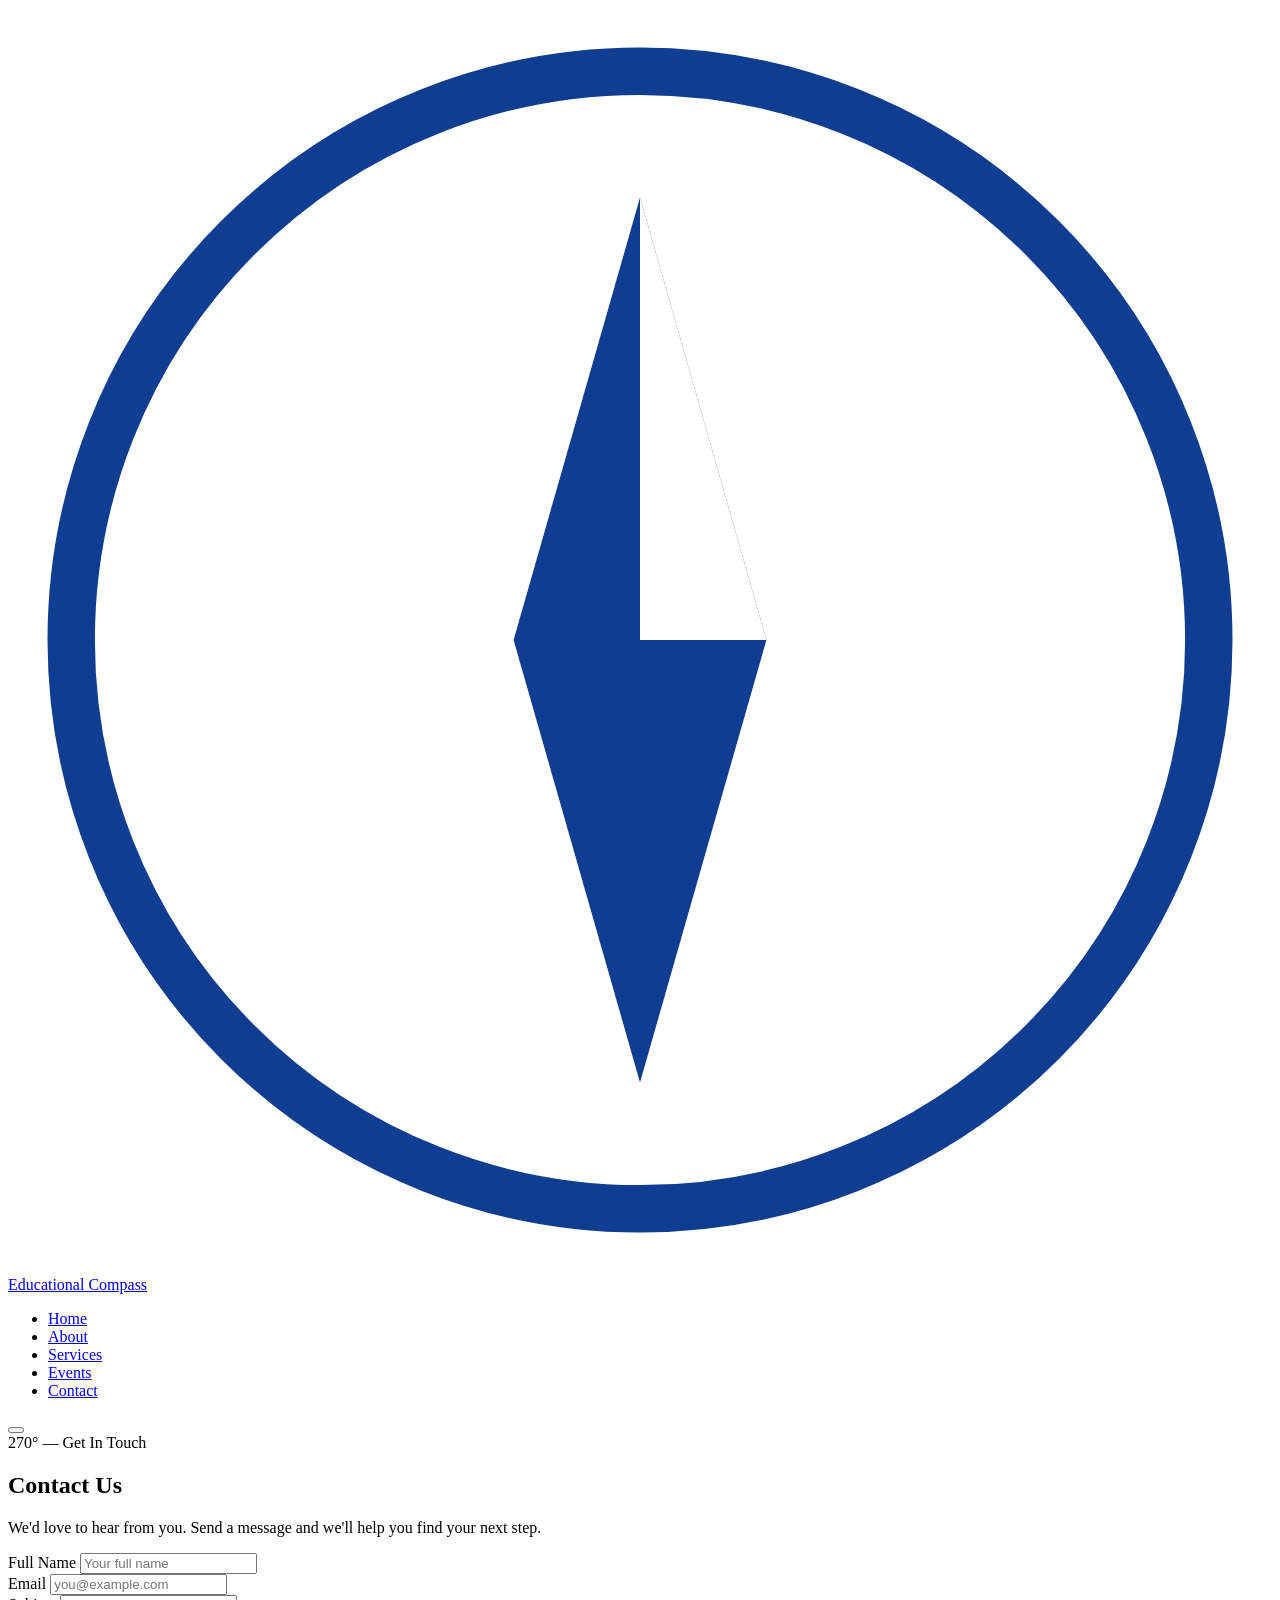
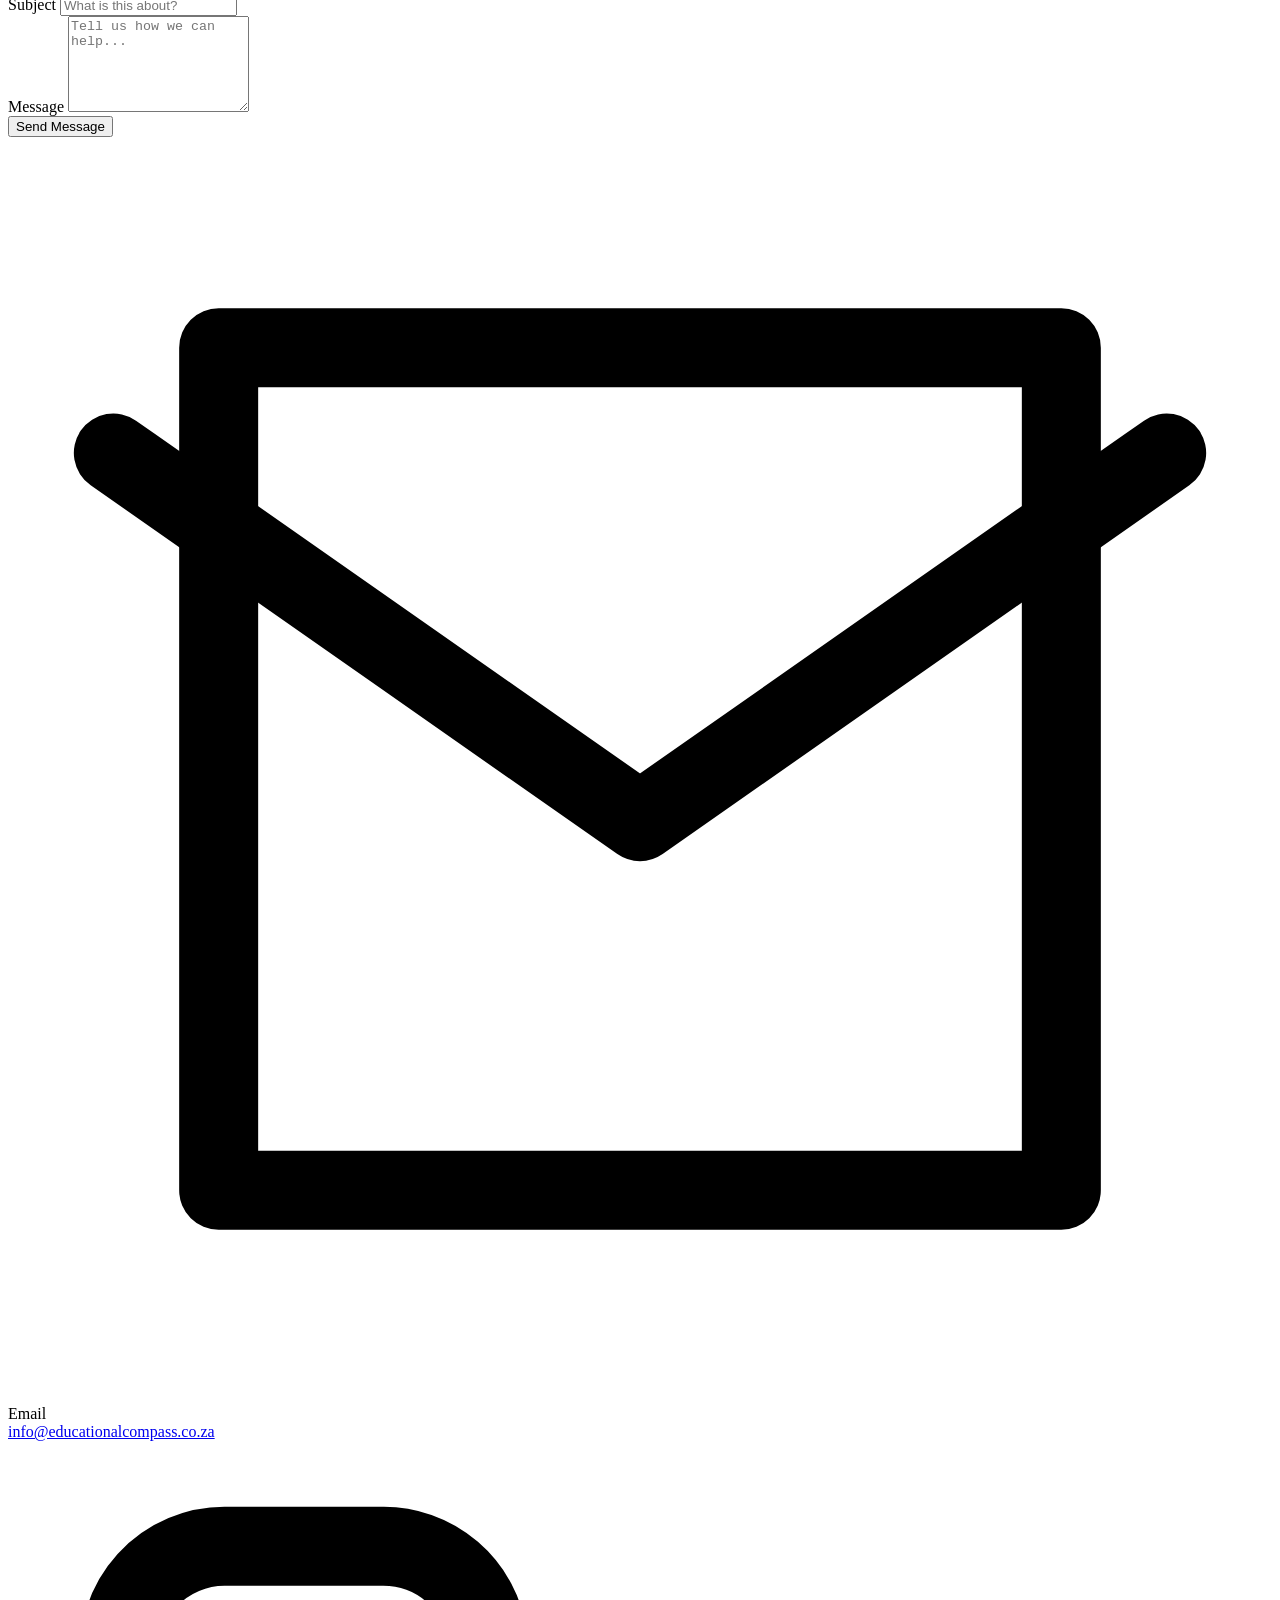
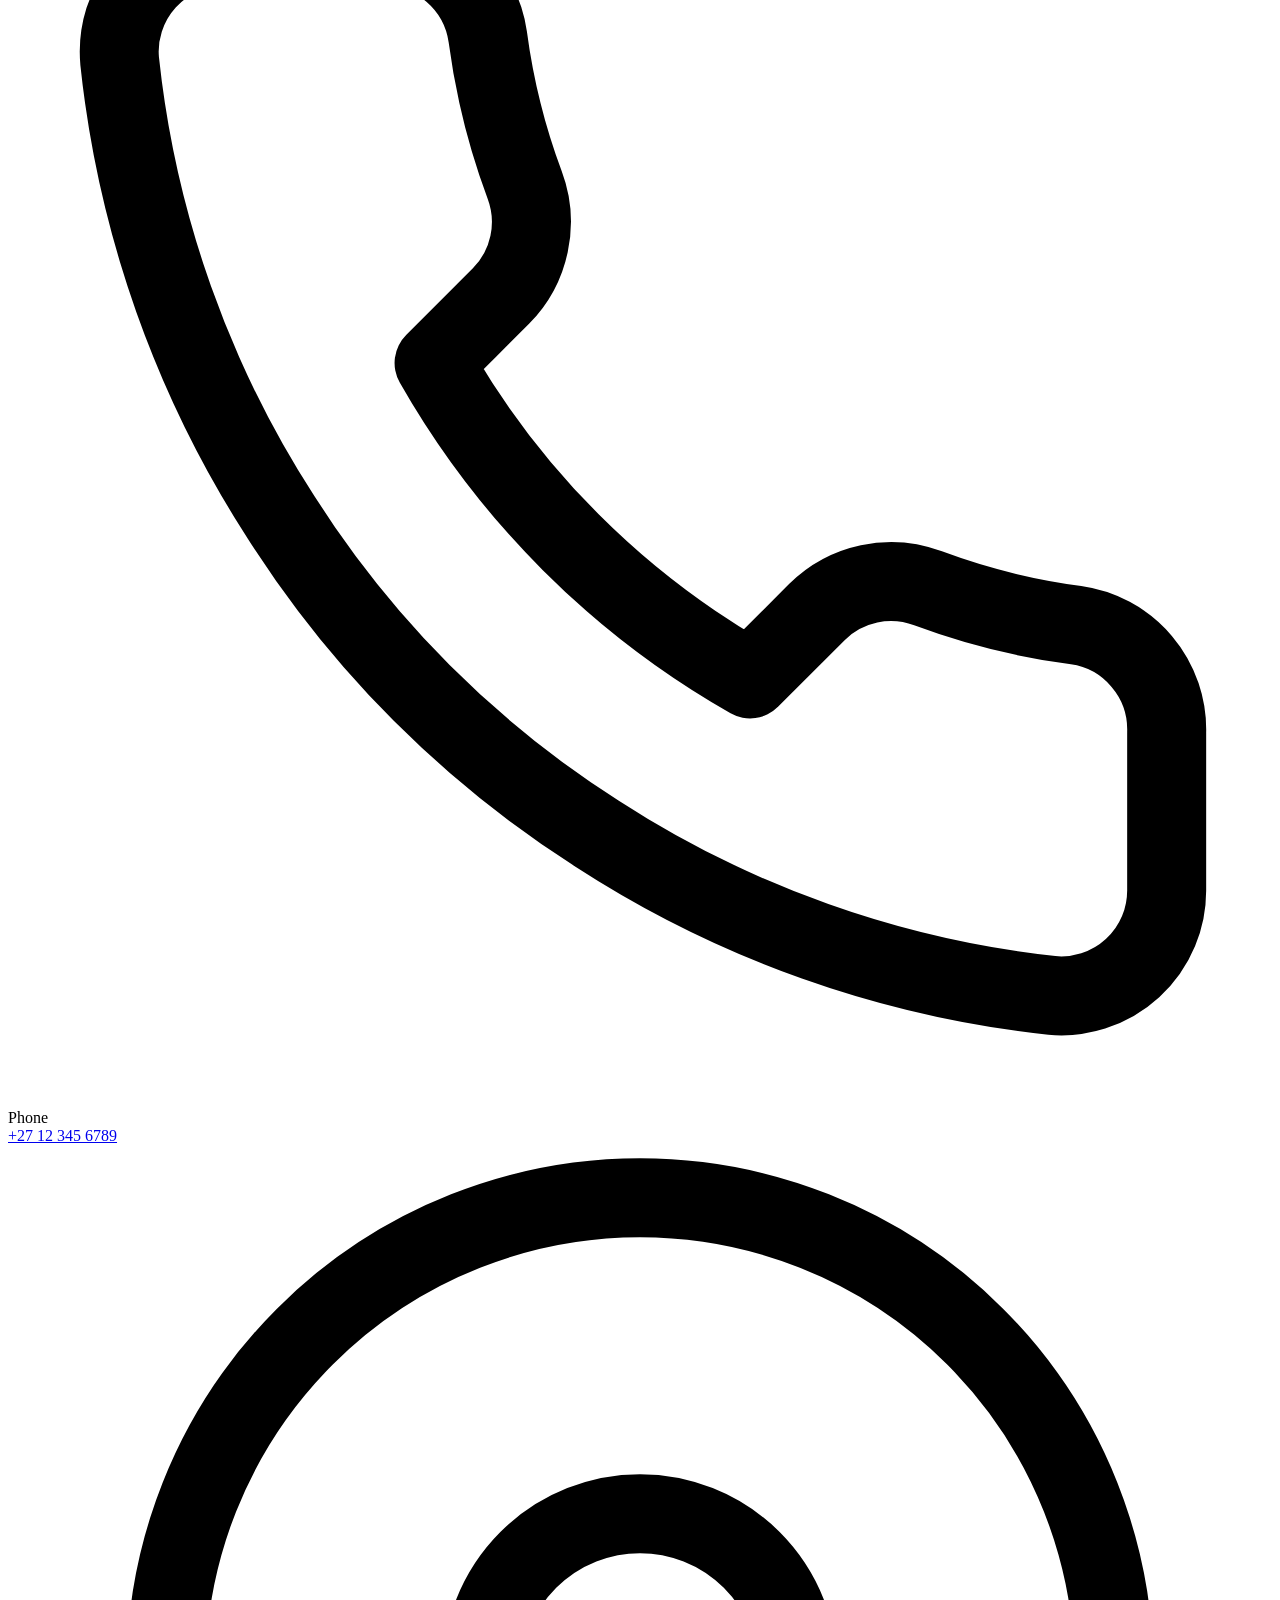
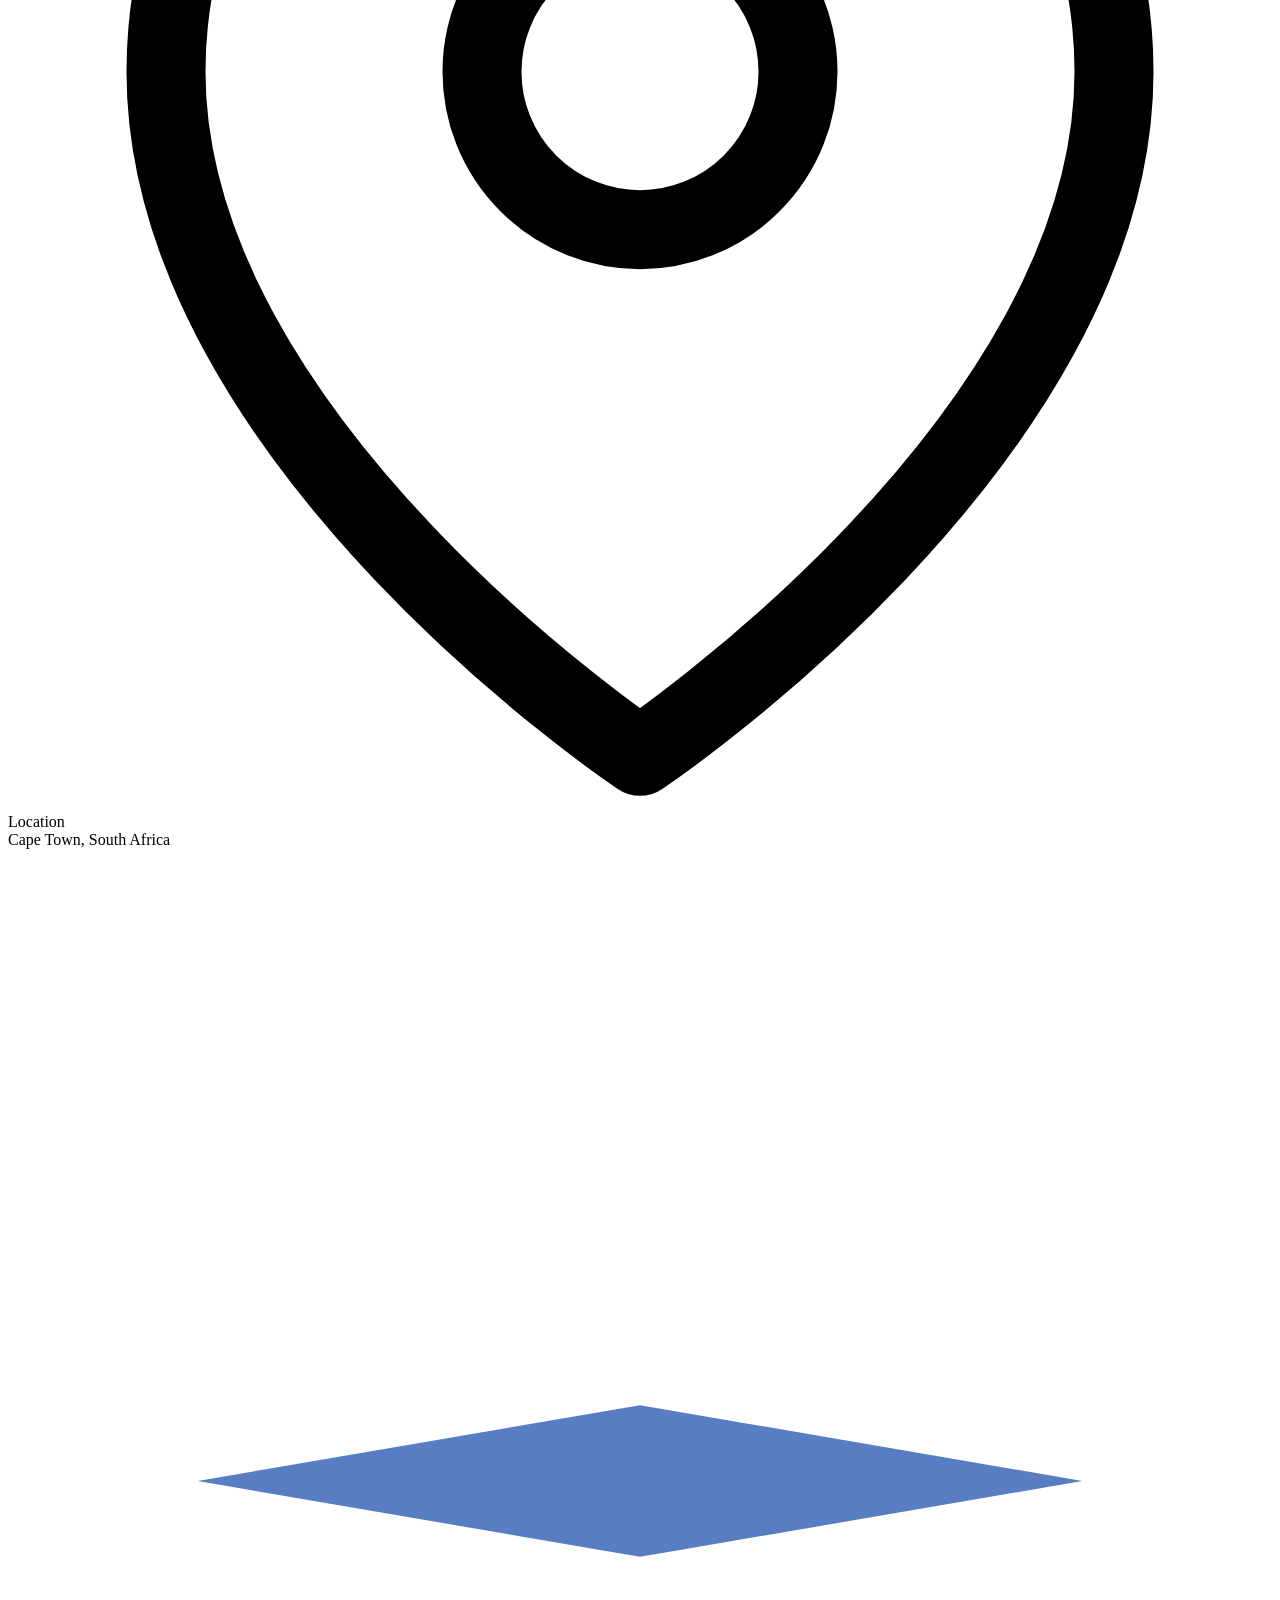
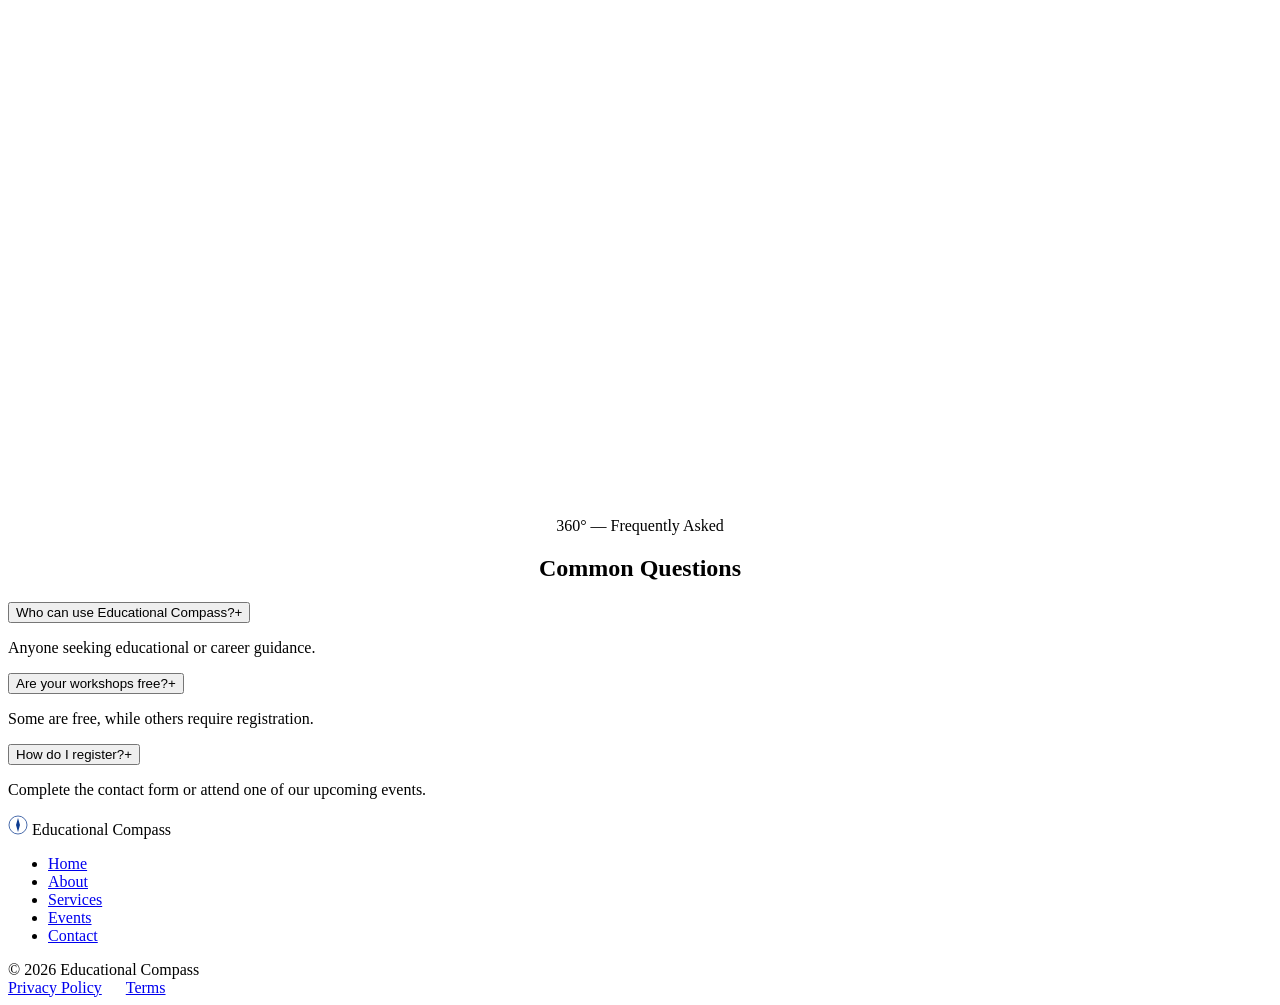
==== contact.html @ 42b8a56e "Add files via upload" ====
<!DOCTYPE html>
<html lang="en">
<head>
<meta charset="UTF-8">
<meta name="viewport" content="width=device-width, initial-scale=1.0">
<title>Contact Us — Educational Compass</title>
<meta name="description" content="Get in touch with Educational Compass for guidance on academics, careers, and educational opportunities.">
<link rel="preconnect" href="https://fonts.googleapis.com">
<link rel="preconnect" href="https://fonts.gstatic.com" crossorigin>
<link href="https://fonts.googleapis.com/css2?family=Poppins:wght@500;600;700&family=Inter:wght@400;500;600&display=swap" rel="stylesheet">
<link rel="stylesheet" href="css/style.css">
</head>
<body>

<!-- ============ NAVIGATION ============ -->
<header class="navbar">
  <div class="container nav-inner">
    <a href="index.html" class="logo">
      <svg viewBox="0 0 40 40" fill="none" xmlns="http://www.w3.org/2000/svg">
        <circle cx="20" cy="20" r="18" stroke="#0F3D91" stroke-width="1.5"/>
        <circle cx="20" cy="20" r="1.6" fill="#FFFFFF"/>
        <g class="needle">
          <path d="M20 6 L24 20 L20 34 L16 20 Z" fill="#0F3D91"/>
          <path d="M20 6 L24 20 L20 20 Z" fill="#FFFFFF"/>
        </g>
      </svg>
      Educational Compass
    </a>
    <nav>
      <ul class="nav-links">
        <li><a href="index.html">Home</a></li>
        <li><a href="index.html#about">About</a></li>
        <li><a href="index.html#services">Services</a></li>
        <li><a href="index.html#events">Events</a></li>
        <li><a href="contact.html" class="active">Contact</a></li>
      </ul>
    </nav>
    <button class="nav-toggle" aria-label="Toggle menu"><span></span><span></span><span></span></button>
  </div>
</header>

<!-- ============ PAGE HERO ============ -->
<section class="page-hero">
  <div class="container">
    <div class="bearing">270° — Get In Touch</div>
    <h1>Contact Us</h1>
    <p>We'd love to hear from you. Send a message and we'll help you find your next step.</p>
  </div>
</section>

<!-- ============ CONTACT FORM + INFO ============ -->
<section class="contact-section">
  <div class="container contact-grid">
    <form id="contact-form" class="reveal" novalidate>
      <div class="field">
        <label for="name">Full Name</label>
        <input type="text" id="name" name="name" placeholder="Your full name" required>
        <div class="error"></div>
      </div>
      <div class="field">
        <label for="email">Email</label>
        <input type="email" id="email" name="email" placeholder="you@example.com" required>
        <div class="error"></div>
      </div>
      <div class="field">
        <label for="subject">Subject</label>
        <input type="text" id="subject" name="subject" placeholder="What is this about?" required>
        <div class="error"></div>
      </div>
      <div class="field">
        <label for="message">Message</label>
        <textarea id="message" name="message" rows="6" placeholder="Tell us how we can help..." required></textarea>
        <div class="error"></div>
      </div>
      <div>
        <button type="submit" class="btn btn-primary">Send Message</button>
      </div>
      <div id="form-status" class="form-status" role="status"></div>
    </form>

    <div class="contact-info reveal">
      <div class="info-card">
        <div class="icon"><svg viewBox="0 0 24 24" fill="none" stroke="currentColor" stroke-width="1.5" stroke-linecap="round" stroke-linejoin="round"><path d="M4 4h16v16H4z"/><path d="m22 6-10 7L2 6"/></svg></div>
        <div>
          <div class="label">Email</div>
          <div class="value"><a href="mailto:info@educationalcompass.co.za">info@educationalcompass.co.za</a></div>
        </div>
      </div>
      <div class="info-card">
        <div class="icon"><svg viewBox="0 0 24 24" fill="none" stroke="currentColor" stroke-width="1.5" stroke-linecap="round" stroke-linejoin="round"><path d="M22 16.92v3a2 2 0 0 1-2.18 2 19.79 19.79 0 0 1-8.63-3.07 19.5 19.5 0 0 1-6-6 19.79 19.79 0 0 1-3.07-8.67A2 2 0 0 1 4.11 2h3a2 2 0 0 1 2 1.72c.127.96.361 1.903.7 2.81a2 2 0 0 1-.45 2.11L8.09 9.91a16 16 0 0 0 6 6l1.27-1.27a2 2 0 0 1 2.11-.45c.907.339 1.85.573 2.81.7A2 2 0 0 1 22 16.92z"/></svg></div>
        <div>
          <div class="label">Phone</div>
          <div class="value"><a href="tel:+27123456789">+27 12 345 6789</a></div>
        </div>
      </div>
      <div class="info-card">
        <div class="icon"><svg viewBox="0 0 24 24" fill="none" stroke="currentColor" stroke-width="1.5" stroke-linecap="round" stroke-linejoin="round"><path d="M21 10c0 7-9 13-9 13s-9-6-9-13a9 9 0 0 1 18 0z"/><circle cx="12" cy="10" r="3"/></svg></div>
        <div>
          <div class="label">Location</div>
          <div class="value">Cape Town, South Africa</div>
        </div>
      </div>
      <div class="map-frame">
        <svg viewBox="0 0 200 200" fill="none" xmlns="http://www.w3.org/2000/svg">
          <circle cx="100" cy="100" r="80" stroke="#FFFFFF" stroke-width="1"/>
          <path d="M100 30 L112 100 L100 170 L88 100 Z" fill="#FFFFFF" fill-opacity="0.9"/>
          <path d="M30 100 L100 112 L170 100 L100 88 Z" fill="#3B67B8" fill-opacity="0.85"/>
        </svg>
      </div>
    </div>
  </div>
</section>

<!-- ============ FAQ ============ -->
<section class="faq">
  <div class="container">
    <div class="section-head reveal" style="margin-left:auto; margin-right:auto; text-align:center;">
      <div class="bearing" style="justify-content:center;">360° — Frequently Asked</div>
      <h2>Common Questions</h2>
    </div>
    <div class="faq-list">
      <div class="faq-item reveal">
        <button class="faq-q">Who can use Educational Compass?<span class="plus">+</span></button>
        <div class="faq-a"><p>Anyone seeking educational or career guidance.</p></div>
      </div>
      <div class="faq-item reveal">
        <button class="faq-q">Are your workshops free?<span class="plus">+</span></button>
        <div class="faq-a"><p>Some are free, while others require registration.</p></div>
      </div>
      <div class="faq-item reveal">
        <button class="faq-q">How do I register?<span class="plus">+</span></button>
        <div class="faq-a"><p>Complete the contact form or attend one of our upcoming events.</p></div>
      </div>
    </div>
  </div>
</section>

<!-- ============ FOOTER ============ -->
<footer>
  <div class="container">
    <div class="footer-top">
      <div class="footer-brand">
        <svg width="20" height="20" viewBox="0 0 40 40" fill="none" xmlns="http://www.w3.org/2000/svg">
          <circle cx="20" cy="20" r="18" stroke="#0F3D91" stroke-width="1.5"/>
          <path d="M20 6 L24 20 L20 34 L16 20 Z" fill="#0F3D91"/>
        </svg>
        Educational Compass
      </div>
      <ul class="footer-links">
        <li><a href="index.html">Home</a></li>
        <li><a href="index.html#about">About</a></li>
        <li><a href="index.html#services">Services</a></li>
        <li><a href="index.html#events">Events</a></li>
        <li><a href="contact.html">Contact</a></li>
      </ul>
    </div>
    <div class="footer-bottom">
      <div>© 2026 Educational Compass</div>
      <div style="display:flex; gap:24px;">
        <a href="#">Privacy Policy</a>
        <a href="#">Terms</a>
      </div>
    </div>
  </div>
</footer>

<script src="js/script.js"></script>
</body>
</html>
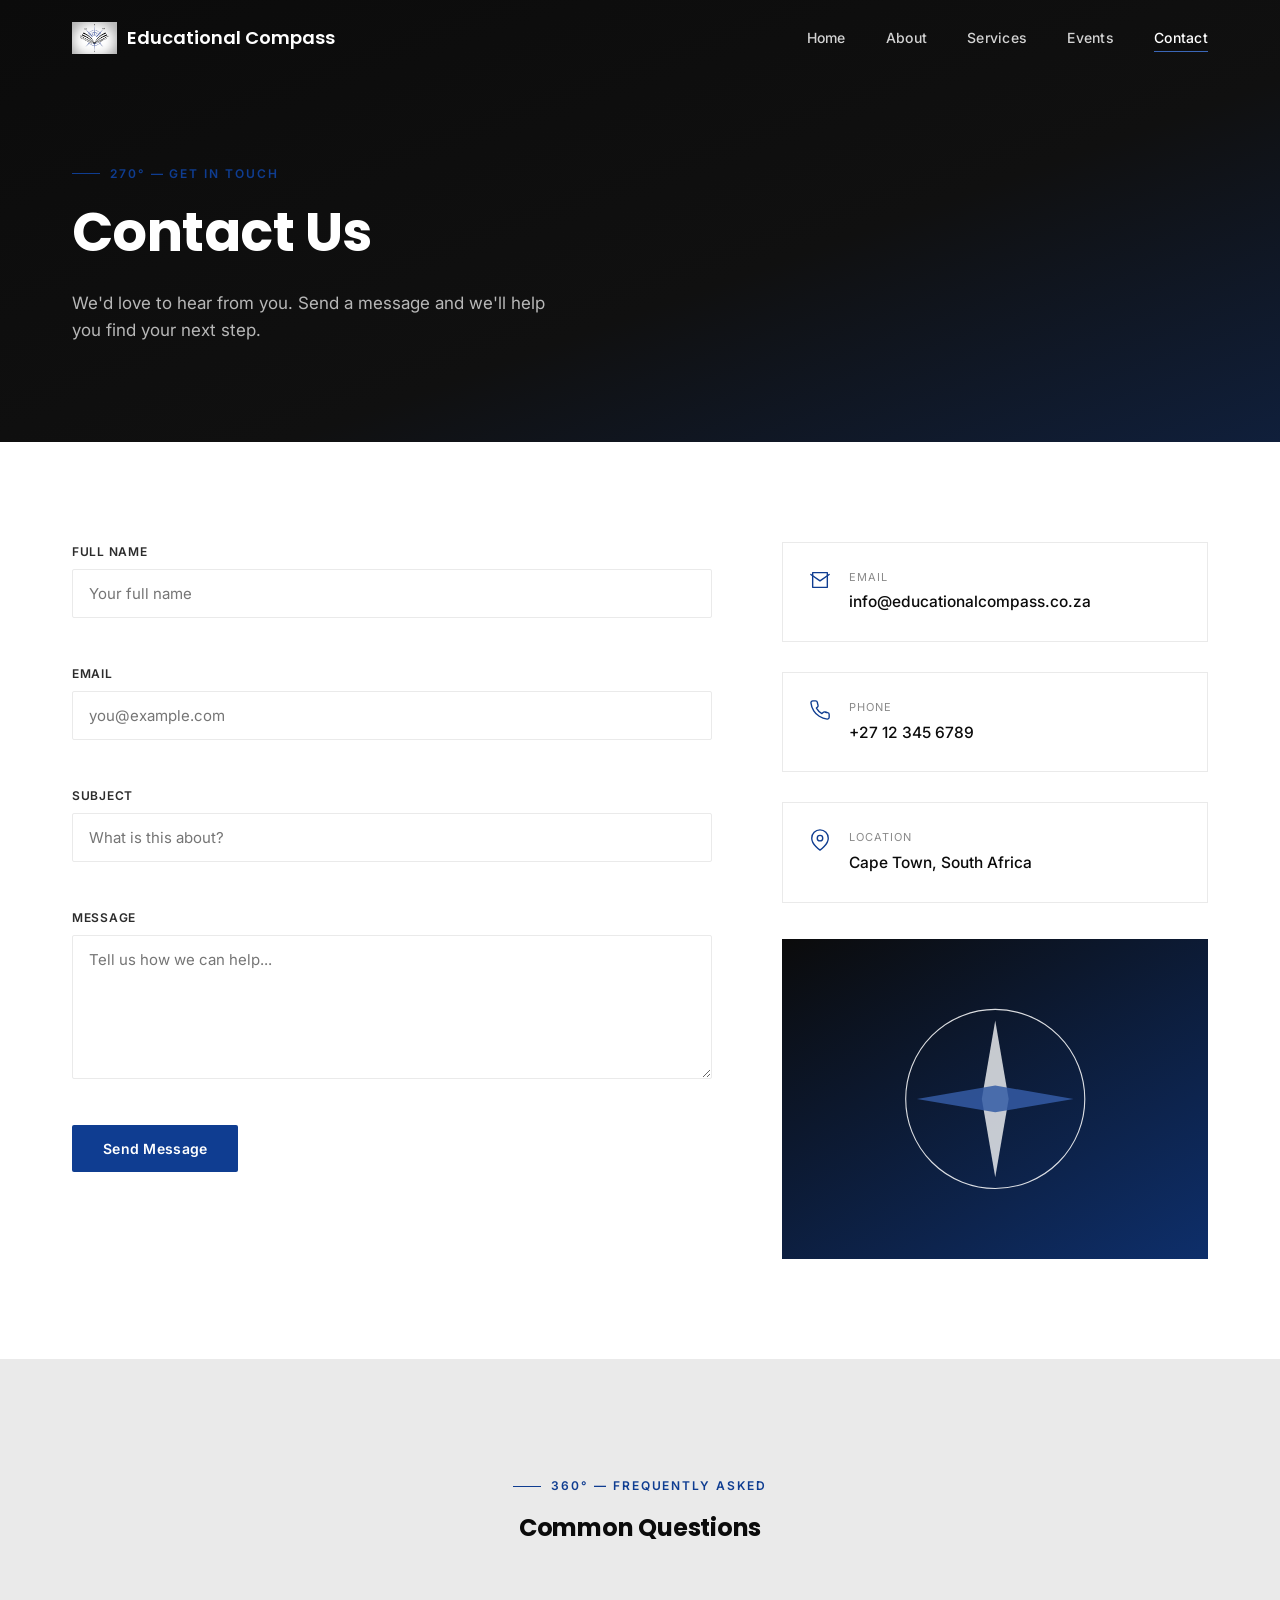
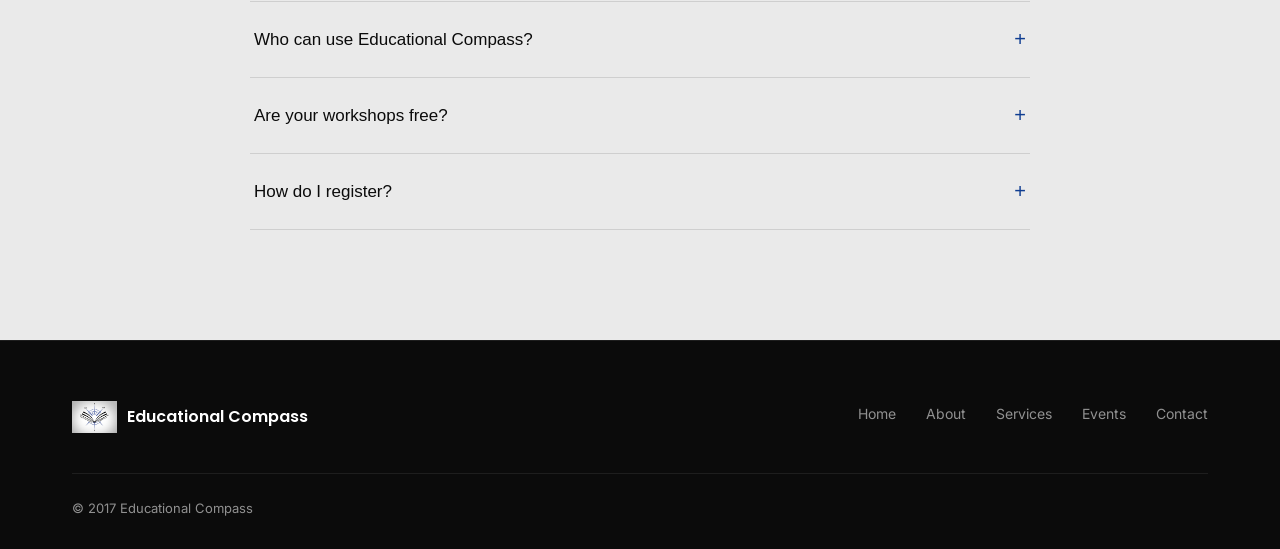
==== commit f6b6526f: "Updated contact.html" ====
--- a/contact.html
+++ b/contact.html
@@ -16,14 +16,7 @@
 <header class="navbar">
   <div class="container nav-inner">
     <a href="index.html" class="logo">
-      <svg viewBox="0 0 40 40" fill="none" xmlns="http://www.w3.org/2000/svg">
-        <circle cx="20" cy="20" r="18" stroke="#0F3D91" stroke-width="1.5"/>
-        <circle cx="20" cy="20" r="1.6" fill="#FFFFFF"/>
-        <g class="needle">
-          <path d="M20 6 L24 20 L20 34 L16 20 Z" fill="#0F3D91"/>
-          <path d="M20 6 L24 20 L20 20 Z" fill="#FFFFFF"/>
-        </g>
-      </svg>
+      <img src="images/logo.jpeg" alt="" class="logo-img">
       Educational Compass
     </a>
     <nav>
@@ -140,10 +133,7 @@
   <div class="container">
     <div class="footer-top">
       <div class="footer-brand">
-        <svg width="20" height="20" viewBox="0 0 40 40" fill="none" xmlns="http://www.w3.org/2000/svg">
-          <circle cx="20" cy="20" r="18" stroke="#0F3D91" stroke-width="1.5"/>
-          <path d="M20 6 L24 20 L20 34 L16 20 Z" fill="#0F3D91"/>
-        </svg>
+        <img src="images/logo.jpeg" alt="" class="logo-img">
         Educational Compass
       </div>
       <ul class="footer-links">
@@ -155,11 +145,7 @@
       </ul>
     </div>
     <div class="footer-bottom">
-      <div>© 2026 Educational Compass</div>
-      <div style="display:flex; gap:24px;">
-        <a href="#">Privacy Policy</a>
-        <a href="#">Terms</a>
-      </div>
+      <div>© 2017 Educational Compass</div>
     </div>
   </div>
 </footer>
--- a/css/style.css
+++ b/css/style.css
@@ -0,0 +1,660 @@
+/* ===========================================================
+   Educational Compass — Design Tokens
+   =========================================================== */
+:root{
+  --black: #0B0B0B;
+  --white: #FFFFFF;
+  --navy: #0F3D91;
+  --navy-light: #3B67B8;
+  --light-gray: #EAEAEA;
+  --dark-gray: #2C2C2C;
+  --mid-gray: #8A8A8A;
+
+  --font-display: 'Poppins', sans-serif;
+  --font-body: 'Inter', sans-serif;
+
+  --max-width: 1200px;
+  --nav-height: 76px;
+
+  --ease: cubic-bezier(0.4, 0, 0.2, 1);
+}
+
+*, *::before, *::after{ box-sizing: border-box; }
+
+html{ scroll-behavior: smooth; }
+
+@media (prefers-reduced-motion: reduce){
+  html{ scroll-behavior: auto; }
+  *, *::before, *::after{
+    animation-duration: 0.001ms !important;
+    animation-iteration-count: 1 !important;
+    transition-duration: 0.001ms !important;
+    scroll-behavior: auto !important;
+  }
+}
+
+body{
+  margin: 0;
+  font-family: var(--font-body);
+  color: var(--black);
+  background: var(--white);
+  -webkit-font-smoothing: antialiased;
+  line-height: 1.6;
+}
+
+h1, h2, h3, h4{
+  font-family: var(--font-display);
+  margin: 0 0 0.5em 0;
+  line-height: 1.15;
+  letter-spacing: -0.01em;
+}
+
+p{ margin: 0 0 1em 0; color: var(--dark-gray); }
+
+a{ color: inherit; text-decoration: none; }
+
+img{ max-width: 100%; display: block; }
+
+.container{
+  max-width: var(--max-width);
+  margin: 0 auto;
+  padding: 0 32px;
+}
+
+button{ font-family: var(--font-body); cursor: pointer; }
+
+:focus-visible{
+  outline: 2px solid var(--navy);
+  outline-offset: 3px;
+}
+
+/* ---------------------------------------------------------
+   Bearing eyebrows — compass-degree labels used as section
+   markers. Real bearings for real directions: 000 = North /
+   Home ground, 090 = East / Outward growth, etc. This is the
+   signature structural device tying content back to "compass".
+   --------------------------------------------------------- */
+.bearing{
+  display: inline-flex;
+  align-items: center;
+  gap: 10px;
+  font-family: var(--font-body);
+  font-size: 12px;
+  font-weight: 600;
+  letter-spacing: 0.16em;
+  text-transform: uppercase;
+  color: var(--navy);
+  margin-bottom: 18px;
+}
+.bearing::before{
+  content: '';
+  width: 28px;
+  height: 1px;
+  background: var(--navy);
+}
+
+/* ===========================================================
+   Navigation
+   =========================================================== */
+.navbar{
+  position: fixed;
+  top: 0; left: 0; right: 0;
+  height: var(--nav-height);
+  display: flex;
+  align-items: center;
+  z-index: 1000;
+  background: rgba(11,11,11,0.0);
+  transition: background 0.35s var(--ease), box-shadow 0.35s var(--ease), backdrop-filter 0.35s var(--ease);
+}
+.navbar.scrolled{
+  background: rgba(11,11,11,0.92);
+  backdrop-filter: blur(10px);
+  box-shadow: 0 1px 0 rgba(255,255,255,0.06);
+}
+.nav-inner{
+  width: 100%;
+  display: flex;
+  align-items: center;
+  justify-content: space-between;
+}
+.logo{
+  display: flex;
+  align-items: center;
+  gap: 10px;
+  font-family: var(--font-display);
+  font-weight: 600;
+  font-size: 18px;
+  color: var(--white);
+}
+.logo svg{ width: 26px; height: 26px; }
+.logo .needle{ transform-origin: 50% 50%; animation: needle-settle 1.4s var(--ease) 1; }
+@keyframes needle-settle{
+  0%{ transform: rotate(-40deg); }
+  60%{ transform: rotate(8deg); }
+  100%{ transform: rotate(0deg); }
+}
+
+.nav-links{
+  display: flex;
+  gap: 40px;
+  list-style: none;
+  margin: 0; padding: 0;
+}
+.nav-links a{
+  color: rgba(255,255,255,0.82);
+  font-size: 14px;
+  font-weight: 500;
+  letter-spacing: 0.02em;
+  position: relative;
+  padding: 6px 0;
+  transition: color 0.25s var(--ease);
+}
+.nav-links a:hover{ color: var(--white); }
+.nav-links a::after{
+  content:'';
+  position:absolute;
+  left:0; bottom:0;
+  width:0; height:1.5px;
+  background: var(--navy-light);
+  transition: width 0.3s var(--ease);
+}
+.nav-links a:hover::after,
+.nav-links a.active::after{ width: 100%; }
+.nav-links a.active{ color: var(--white); }
+
+.nav-toggle{
+  display: none;
+  flex-direction: column;
+  gap: 5px;
+  background: none;
+  border: none;
+  padding: 8px;
+}
+.nav-toggle span{
+  width: 22px; height: 2px;
+  background: var(--white);
+  transition: transform 0.3s var(--ease), opacity 0.3s var(--ease);
+}
+.nav-toggle.open span:nth-child(1){ transform: translateY(7px) rotate(45deg); }
+.nav-toggle.open span:nth-child(2){ opacity: 0; }
+.nav-toggle.open span:nth-child(3){ transform: translateY(-7px) rotate(-45deg); }
+
+/* ===========================================================
+   Buttons
+   =========================================================== */
+.btn{
+  display: inline-flex;
+  align-items: center;
+  justify-content: center;
+  gap: 8px;
+  padding: 14px 30px;
+  font-size: 14px;
+  font-weight: 600;
+  letter-spacing: 0.02em;
+  border-radius: 2px;
+  border: 1px solid transparent;
+  transition: transform 0.25s var(--ease), background 0.25s var(--ease), color 0.25s var(--ease), border-color .25s var(--ease);
+}
+.btn:hover{ transform: translateY(-2px); }
+.btn-primary{
+  background: var(--navy);
+  color: var(--white);
+}
+.btn-primary:hover{ background: var(--navy-light); }
+.btn-outline{
+  background: transparent;
+  color: var(--white);
+  border-color: rgba(255,255,255,0.35);
+}
+.btn-outline:hover{ border-color: var(--white); }
+.btn-outline-dark{
+  background: transparent;
+  color: var(--black);
+  border-color: rgba(11,11,11,0.25);
+}
+.btn-outline-dark:hover{ border-color: var(--black); }
+
+/* ===========================================================
+   Hero
+   =========================================================== */
+.hero{
+  position: relative;
+  min-height: 100vh;
+  display: flex;
+  align-items: center;
+  background: radial-gradient(ellipse 120% 90% at 20% 10%, #14204a 0%, var(--black) 55%),
+              linear-gradient(160deg, var(--black) 0%, #0B0B0B 55%, var(--navy) 165%);
+  color: var(--white);
+  overflow: hidden;
+}
+.hero-rose{
+  position: absolute;
+  right: -8%;
+  top: 50%;
+  transform: translateY(-50%);
+  width: 620px;
+  height: 620px;
+  opacity: 0.5;
+  pointer-events: none;
+}
+.hero-rose .ring{ animation: spin 120s linear infinite; transform-origin: 300px 300px; }
+.hero-rose .ring-inner{ animation: spin-rev 90s linear infinite; transform-origin: 300px 300px; }
+@keyframes spin{ to{ transform: rotate(360deg); } }
+@keyframes spin-rev{ to{ transform: rotate(-360deg); } }
+
+.hero-inner{
+  position: relative;
+  z-index: 2;
+  max-width: 620px;
+  padding-top: var(--nav-height);
+}
+.hero h1{
+  font-size: clamp(40px, 5.6vw, 68px);
+  font-weight: 600;
+  margin-bottom: 22px;
+}
+.hero h1 .accent{ color: var(--navy-light); }
+.hero p{
+  color: rgba(255,255,255,0.72);
+  font-size: 18px;
+  max-width: 480px;
+  margin-bottom: 36px;
+}
+.hero-ctas{ display: flex; gap: 16px; flex-wrap: wrap; }
+
+.scroll-cue{
+  position: absolute;
+  bottom: 36px;
+  left: 32px;
+  display: flex;
+  align-items: center;
+  gap: 12px;
+  color: rgba(255,255,255,0.5);
+  font-size: 12px;
+  letter-spacing: 0.14em;
+  text-transform: uppercase;
+  z-index: 2;
+}
+.scroll-cue .line{
+  width: 1px; height: 34px;
+  background: rgba(255,255,255,0.35);
+  position: relative;
+  overflow: hidden;
+}
+.scroll-cue .line::after{
+  content:'';
+  position:absolute; top:-100%; left:0;
+  width:100%; height:100%;
+  background: var(--navy-light);
+  animation: cue 2.2s var(--ease) infinite;
+}
+@keyframes cue{
+  0%{ top:-100%; }
+  50%{ top:0; }
+  100%{ top:100%; }
+}
+
+/* ===========================================================
+   Section base
+   =========================================================== */
+section{ padding: 120px 0; }
+.section-head{ max-width: 640px; margin-bottom: 60px; }
+.section-head p{ font-size: 17px; }
+
+/* About */
+.about{ background: var(--white); }
+.about-grid{
+  display: grid;
+  grid-template-columns: 1fr 1fr;
+  gap: 80px;
+  align-items: center;
+}
+.about-figure{
+  aspect-ratio: 6/4;
+  border-radius: 2px;
+  position: relative;
+  overflow: hidden;
+}
+.about-figure svg{
+  position: absolute;
+  inset: 0;
+  margin: auto;
+  width: 62%;
+  height: 62%;
+  opacity: 0.9;
+}
+.about-copy h2{ font-size: clamp(30px, 3.4vw, 40px); }
+.about-stats{
+  display: grid;
+  grid-template-columns: repeat(3, auto);
+  gap: 36px;
+  margin-top: 36px;
+}
+.about-stats .stat-num{
+  font-family: var(--font-display);
+  font-size: 30px;
+  font-weight: 600;
+  color: var(--navy);
+}
+.about-stats .stat-label{
+  font-size: 12px;
+  letter-spacing: 0.06em;
+  text-transform: uppercase;
+  color: var(--mid-gray);
+}
+
+/* Services */
+.services{ background: var(--light-gray); }
+.services-grid{
+  display: grid;
+  grid-template-columns: repeat(4, 1fr);
+  gap: 1px;
+  background: rgba(11,11,11,0.1);
+  border: 1px solid rgba(11,11,11,0.1);
+}
+.service-card{
+  background: var(--white);
+  padding: 40px 28px;
+  transition: background 0.3s var(--ease), transform 0.3s var(--ease);
+  position: relative;
+}
+.service-card:hover{
+  background: var(--black);
+  transform: translateY(-4px);
+}
+.service-card:hover .service-icon{ color: var(--navy-light); }
+.service-card:hover h3,
+.service-card:hover p,
+.service-card:hover .bearing-mini{ color: var(--white); }
+.service-card:hover p{ color: rgba(255,255,255,0.65); }
+.service-icon{
+  color: var(--navy);
+  margin-bottom: 22px;
+  transition: color 0.3s var(--ease);
+}
+.service-icon svg{ width: 34px; height: 34px; }
+.service-card h3{ font-size: 18px; }
+.service-card p{ font-size: 14.5px; margin-bottom: 0; }
+.bearing-mini{
+  font-size: 11px;
+  letter-spacing: 0.14em;
+  color: var(--mid-gray);
+  margin-bottom: 14px;
+  transition: color 0.3s var(--ease);
+}
+
+/* Events */
+.events{ background: var(--white); }
+.events-grid{
+  display: grid;
+  grid-template-columns: repeat(3, 1fr);
+  gap: 28px;
+}
+.event-card{
+  border: 1px solid var(--light-gray);
+  padding: 30px;
+  transition: border-color 0.3s var(--ease), transform 0.3s var(--ease), box-shadow .3s var(--ease);
+}
+.event-card:hover{
+  border-color: var(--navy);
+  transform: translateY(-4px);
+  box-shadow: 0 18px 40px rgba(15,61,145,0.12);
+}
+.event-date{
+  font-family: var(--font-display);
+  font-weight: 600;
+  color: var(--navy);
+  font-size: 14px;
+  margin-bottom: 14px;
+}
+.event-card h3{ font-size: 19px; margin-bottom: 8px; }
+.event-loc{
+  font-size: 13.5px;
+  color: var(--mid-gray);
+  display: flex;
+  align-items: center;
+  gap: 6px;
+}
+.events-footer{ text-align: center; margin-top: 52px; }
+
+/* Contact preview (home) */
+.contact-preview{
+  background: var(--black);
+  color: var(--white);
+}
+.cp-inner{
+  display: flex;
+  align-items: center;
+  justify-content: space-between;
+  flex-wrap: wrap;
+  gap: 40px;
+}
+.cp-inner h2{ font-size: clamp(26px, 3vw, 36px); max-width: 420px; }
+.cp-details{ display: flex; gap: 44px; flex-wrap: wrap; }
+.cp-item .label{
+  font-size: 11px;
+  letter-spacing: 0.12em;
+  text-transform: uppercase;
+  color: var(--navy-light);
+  margin-bottom: 6px;
+}
+.cp-item a{ font-size: 16px; }
+
+/* Footer */
+footer{
+  background: var(--black);
+  color: rgba(255,255,255,0.55);
+  padding: 60px 0 30px;
+  border-top: 1px solid rgba(255,255,255,0.08);
+}
+.footer-top{
+  display: flex;
+  justify-content: space-between;
+  flex-wrap: wrap;
+  gap: 30px;
+  padding-bottom: 40px;
+}
+.footer-brand{
+  display: flex;
+  align-items: center;
+  gap: 10px;
+  color: var(--white);
+  font-family: var(--font-display);
+  font-weight: 600;
+}
+.footer-links{ display: flex; gap: 30px; list-style: none; padding: 0; margin: 0; }
+.footer-links a{ font-size: 14px; transition: color 0.25s var(--ease); }
+.footer-links a:hover{ color: var(--white); }
+.footer-bottom{
+  border-top: 1px solid rgba(255,255,255,0.08);
+  padding-top: 24px;
+  font-size: 13px;
+  display: flex;
+  justify-content: space-between;
+  flex-wrap: wrap;
+  gap: 10px;
+}
+
+/* ===========================================================
+   Contact Page
+   =========================================================== */
+.page-hero{
+  background: linear-gradient(160deg, var(--black) 0%, #101010 60%, var(--navy) 180%);
+  color: var(--white);
+  padding: calc(var(--nav-height) + 80px) 0 80px;
+}
+.page-hero h1{ font-size: clamp(36px, 5vw, 54px); }
+.page-hero p{ color: rgba(255,255,255,0.7); font-size: 17px; max-width: 480px; }
+
+.contact-section{ padding: 100px 0; }
+.contact-grid{
+  display: grid;
+  grid-template-columns: 1.2fr 0.8fr;
+  gap: 70px;
+}
+
+form{ display: flex; flex-direction: column; gap: 22px; }
+.field{ display: flex; flex-direction: column; gap: 8px; }
+.field label{
+  font-size: 12px;
+  font-weight: 600;
+  letter-spacing: 0.06em;
+  text-transform: uppercase;
+  color: var(--dark-gray);
+}
+.field input,
+.field textarea{
+  border: 1px solid var(--light-gray);
+  background: var(--white);
+  padding: 14px 16px;
+  font-family: var(--font-body);
+  font-size: 15px;
+  color: var(--black);
+  border-radius: 2px;
+  transition: border-color 0.25s var(--ease);
+  resize: vertical;
+}
+.field input:focus,
+.field textarea:focus{
+  border-color: var(--navy);
+  outline: none;
+}
+.field .error{
+  font-size: 12.5px;
+  color: #B3261E;
+  min-height: 16px;
+}
+.form-status{
+  font-size: 14px;
+  padding: 14px 16px;
+  border-left: 3px solid var(--navy);
+  background: var(--light-gray);
+  display: none;
+}
+.form-status.show{ display: block; }
+
+.contact-info{
+  display: flex;
+  flex-direction: column;
+  gap: 30px;
+}
+.info-card{
+  border: 1px solid var(--light-gray);
+  padding: 26px;
+  display: flex;
+  gap: 18px;
+  align-items: flex-start;
+}
+.info-card .icon{ color: var(--navy); flex-shrink: 0; }
+.info-card .icon svg{ width: 22px; height: 22px; }
+.info-card .label{
+  font-size: 11px;
+  letter-spacing: 0.1em;
+  text-transform: uppercase;
+  color: var(--mid-gray);
+  margin-bottom: 4px;
+}
+.info-card .value{ font-size: 15.5px; color: var(--black); font-weight: 500; }
+
+.map-frame{
+  margin-top: 6px;
+  aspect-ratio: 4/3;
+  background: linear-gradient(150deg, var(--black), var(--navy) 140%);
+  position: relative;
+  overflow: hidden;
+}
+.map-frame svg{ position: absolute; inset: 0; margin: auto; width: 70%; height: 70%; opacity: 0.85; }
+
+/* FAQ */
+.faq{ background: var(--light-gray); padding: 110px 0; }
+.faq-list{ max-width: 780px; margin: 0 auto; }
+.faq-item{
+  border-bottom: 1px solid rgba(11,11,11,0.12);
+}
+.faq-item:first-child{ border-top: 1px solid rgba(11,11,11,0.12); }
+.faq-q{
+  width: 100%;
+  background: none;
+  border: none;
+  text-align: left;
+  padding: 26px 4px;
+  display: flex;
+  align-items: center;
+  justify-content: space-between;
+  font-family: var(--font-display);
+  font-size: 17px;
+  font-weight: 500;
+  color: var(--black);
+}
+.faq-q .plus{
+  font-size: 20px;
+  color: var(--navy);
+  transition: transform 0.3s var(--ease);
+  flex-shrink: 0;
+  margin-left: 20px;
+}
+.faq-item.open .plus{ transform: rotate(45deg); }
+.faq-a{
+  max-height: 0;
+  overflow: hidden;
+  transition: max-height 0.35s var(--ease);
+}
+.faq-a p{ padding: 0 4px 26px; font-size: 15px; }
+
+/* ===========================================================
+   Reveal on scroll
+   =========================================================== */
+.reveal{
+  opacity: 0;
+  transform: translateY(24px);
+  transition: opacity 0.7s var(--ease), transform 0.7s var(--ease);
+}
+.reveal.in{ opacity: 1; transform: translateY(0); }
+
+/* ===========================================================
+   Responsive
+   =========================================================== */
+@media (max-width: 980px){
+  .about-grid{ grid-template-columns: 1fr; gap: 50px; }
+  .services-grid{ grid-template-columns: repeat(2, 1fr); }
+  .events-grid{ grid-template-columns: 1fr; }
+  .contact-grid{ grid-template-columns: 1fr; gap: 50px; }
+  .hero-rose{ width: 460px; height: 460px; opacity: 0.35; }
+}
+
+@media (max-width: 720px){
+  .nav-links{
+    position: fixed;
+    top: var(--nav-height);
+    left: 0; right: 0;
+    background: rgba(11,11,11,0.97);
+    backdrop-filter: blur(10px);
+    flex-direction: column;
+    gap: 0;
+    padding: 10px 32px 26px;
+    transform: translateY(-140%);
+    transition: transform 0.35s var(--ease);
+  }
+  .nav-links.open{ transform: translateY(0); }
+  .nav-links a{ padding: 14px 0; border-bottom: 1px solid rgba(255,255,255,0.08); width: 100%; }
+  .nav-toggle{ display: flex; }
+  .services-grid{ grid-template-columns: 1fr; }
+  section{ padding: 80px 0; }
+  .cp-inner{ flex-direction: column; align-items: flex-start; }
+  .footer-top{ flex-direction: column; }
+  .footer-bottom{ flex-direction: column; }
+}
+
+.nav-logo {
+  display: flex;
+  align-items: center;
+  gap: 0px;
+}
+
+.logo-img {
+  height: 32px;      /* adjust to taste */
+  width: auto;
+  object-fit: contain;
+  /* if your logo is a dark/black PNG and needs to read on a black bg: */
+  /* filter: brightness(0) invert(1); */
+}
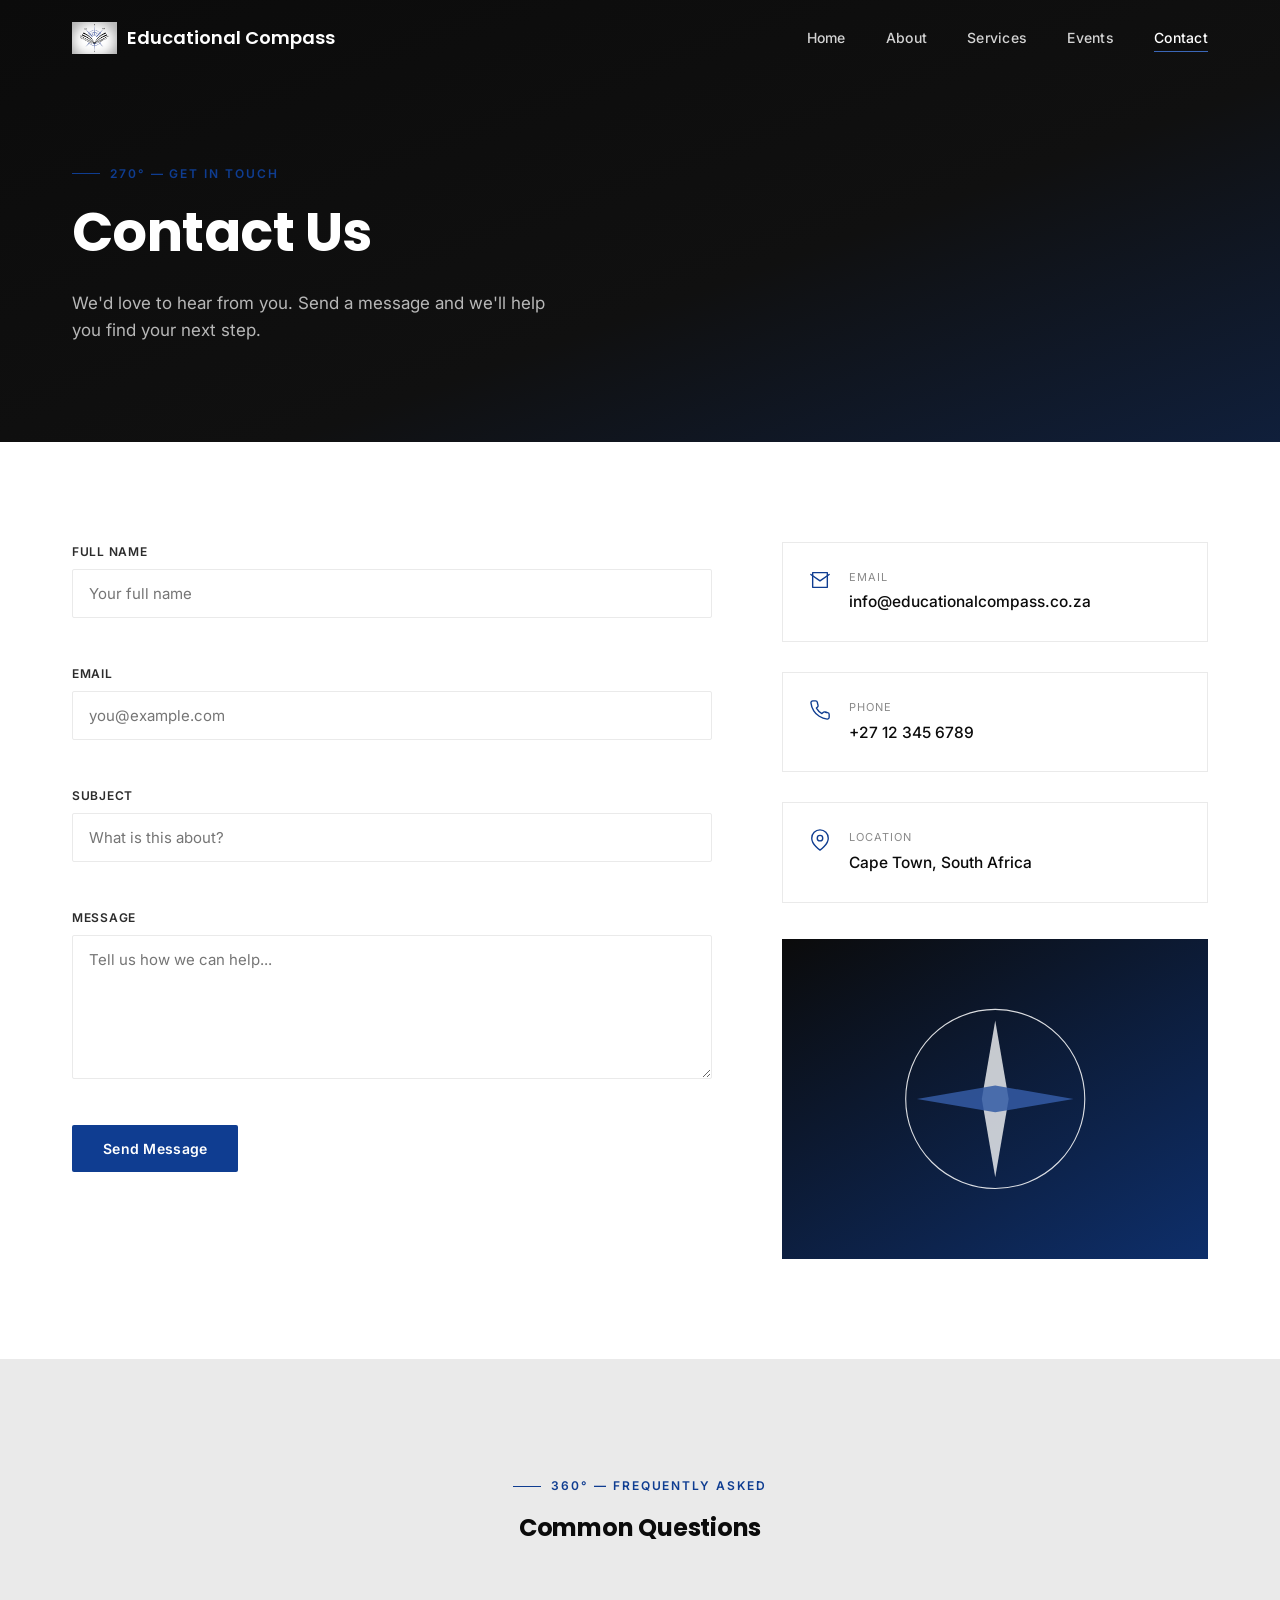
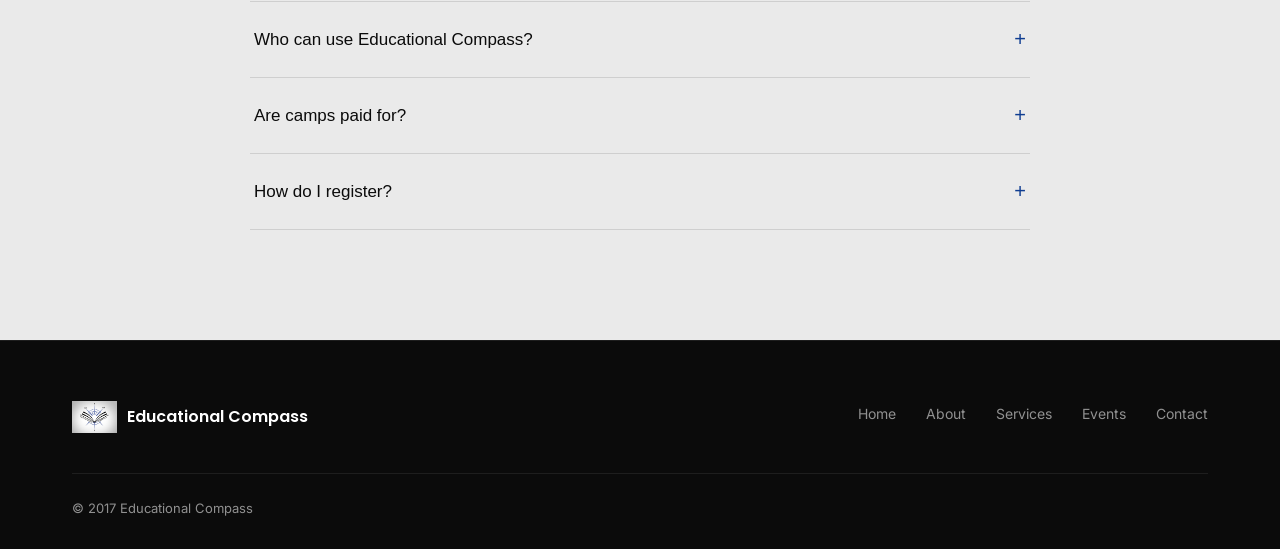
==== commit 321d9d49: "Contact details." ====
--- a/contact.html
+++ b/contact.html
@@ -114,15 +114,15 @@
     <div class="faq-list">
       <div class="faq-item reveal">
         <button class="faq-q">Who can use Educational Compass?<span class="plus">+</span></button>
-        <div class="faq-a"><p>Anyone seeking educational or career guidance.</p></div>
+        <div class="faq-a"><p>Anyone seeking educational guidance and support.</p></div>
       </div>
       <div class="faq-item reveal">
-        <button class="faq-q">Are your workshops free?<span class="plus">+</span></button>
-        <div class="faq-a"><p>Some are free, while others require registration.</p></div>
+        <button class="faq-q">Are camps paid for?<span class="plus">+</span></button>
+        <div class="faq-a"><p>Yes, camps should be fully paid for prior to the camps.</p></div>
       </div>
       <div class="faq-item reveal">
         <button class="faq-q">How do I register?<span class="plus">+</span></button>
-        <div class="faq-a"><p>Complete the contact form or attend one of our upcoming events.</p></div>
+        <div class="faq-a"><p>Call or send a message to the numbers provided on the contact page.</p></div>
       </div>
     </div>
   </div>
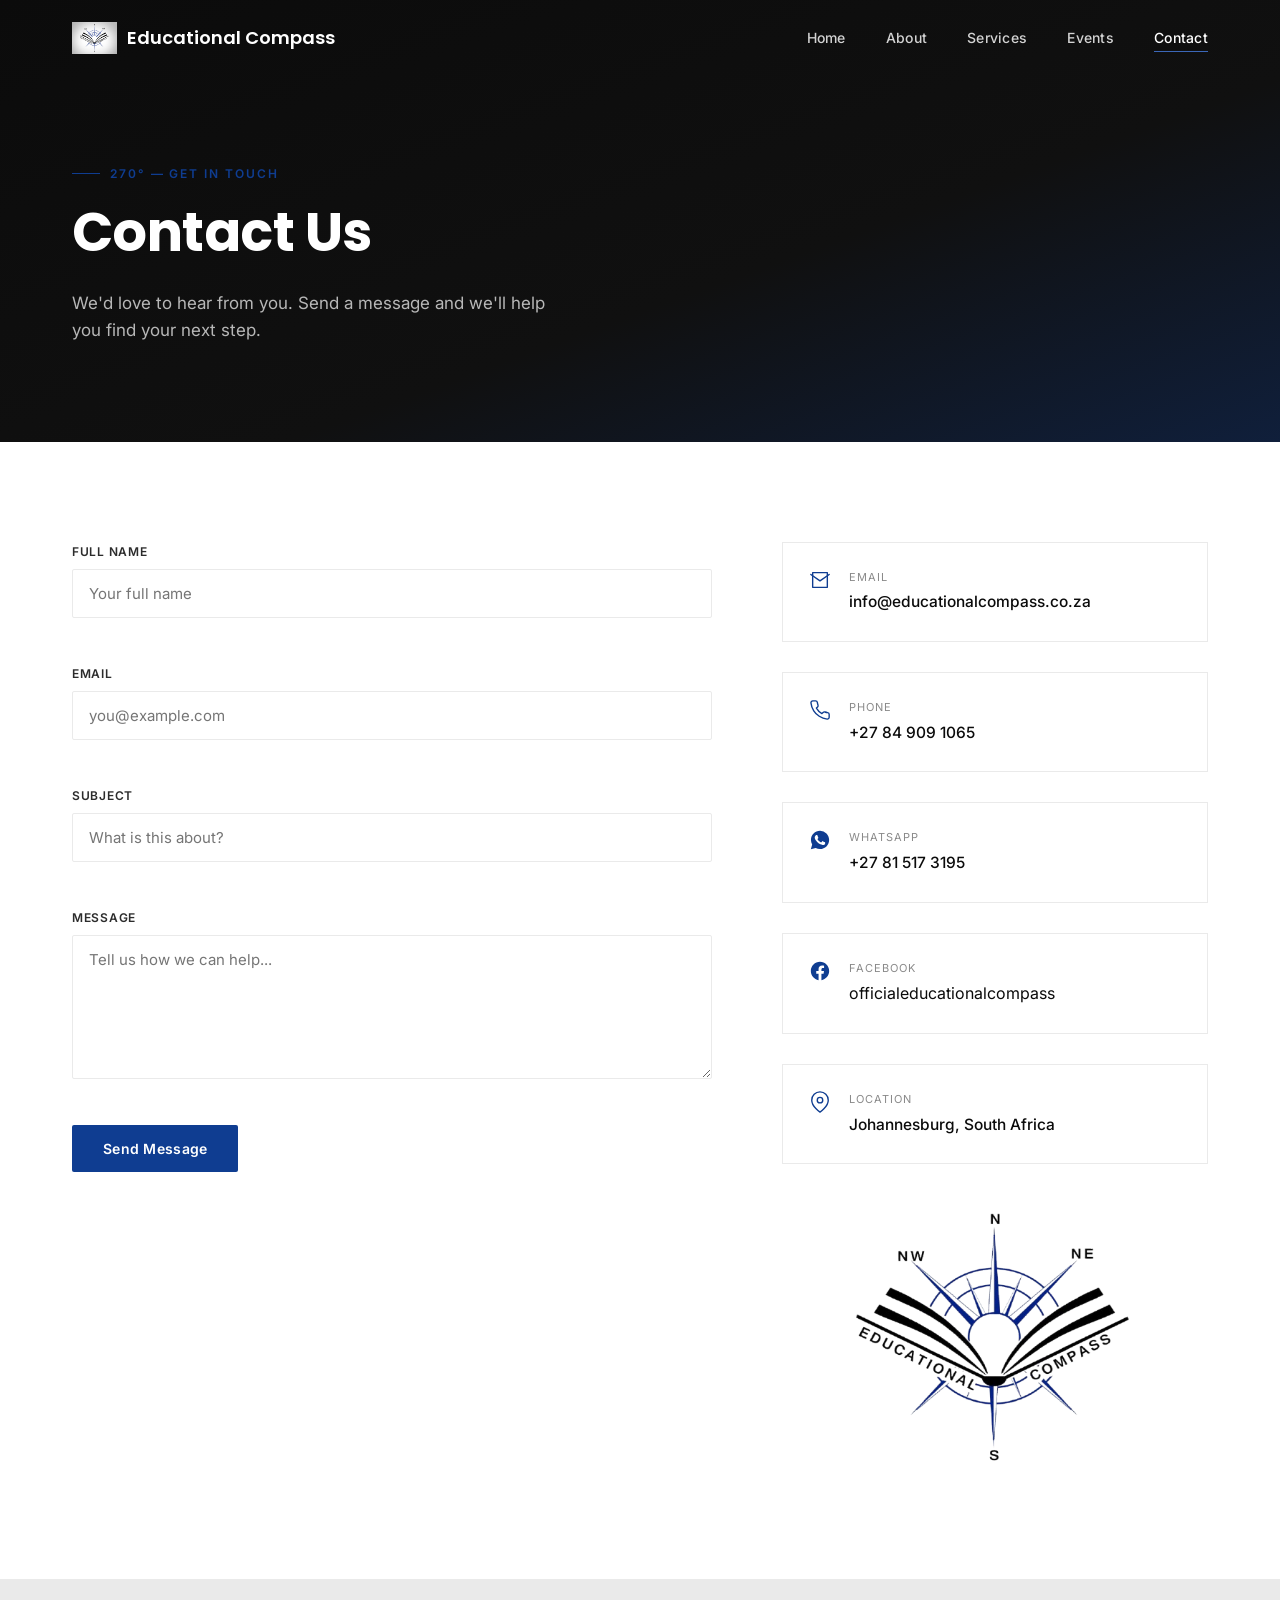
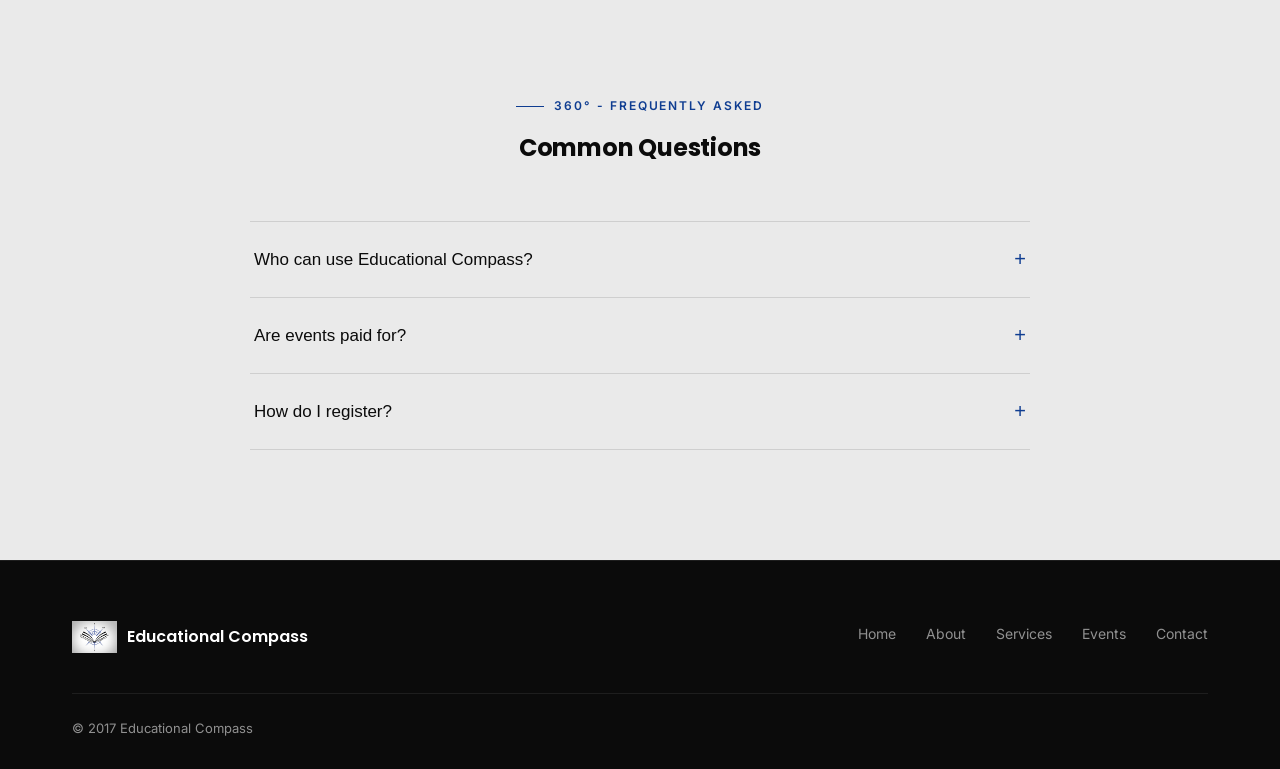
==== commit 240d8497: "Contact details" ====
--- a/contact.html
+++ b/contact.html
@@ -76,30 +76,45 @@
         <div class="icon"><svg viewBox="0 0 24 24" fill="none" stroke="currentColor" stroke-width="1.5" stroke-linecap="round" stroke-linejoin="round"><path d="M4 4h16v16H4z"/><path d="m22 6-10 7L2 6"/></svg></div>
         <div>
           <div class="label">Email</div>
-          <div class="value"><a href="mailto:info@educationalcompass.co.za">info@educationalcompass.co.za</a></div>
+          <div class="value"><a href="Mail to">info@educationalcompass.co.za</a></div>
         </div>
       </div>
       <div class="info-card">
         <div class="icon"><svg viewBox="0 0 24 24" fill="none" stroke="currentColor" stroke-width="1.5" stroke-linecap="round" stroke-linejoin="round"><path d="M22 16.92v3a2 2 0 0 1-2.18 2 19.79 19.79 0 0 1-8.63-3.07 19.5 19.5 0 0 1-6-6 19.79 19.79 0 0 1-3.07-8.67A2 2 0 0 1 4.11 2h3a2 2 0 0 1 2 1.72c.127.96.361 1.903.7 2.81a2 2 0 0 1-.45 2.11L8.09 9.91a16 16 0 0 0 6 6l1.27-1.27a2 2 0 0 1 2.11-.45c.907.339 1.85.573 2.81.7A2 2 0 0 1 22 16.92z"/></svg></div>
         <div>
           <div class="label">Phone</div>
-          <div class="value"><a href="tel:+27123456789">+27 12 345 6789</a></div>
+          <div class="value"><a href="Call">+27 84 909 1065</a></div>
         </div>
       </div>
+      <div class="info-card">
+        <div class="icon"><svg viewBox="0 0 24 24" fill="currentColor" stroke="none"><path d="M12.04 2C6.58 2 2.13 6.45 2.13 11.91c0 1.75.46 3.46 1.32 4.96L2 22l5.25-1.38a9.9 9.9 0 0 0 4.79 1.22h.01c5.46 0 9.91-4.45 9.91-9.91 0-2.65-1.03-5.14-2.9-7.01A9.87 9.87 0 0 0 12.04 2zm5.78 14.09c-.24.68-1.19 1.24-1.95 1.4-.52.11-1.2.2-3.48-.75-2.92-1.21-4.8-4.18-4.95-4.37-.14-.2-1.18-1.57-1.18-3 0-1.42.75-2.12 1.01-2.41.26-.29.57-.36.76-.36.19 0 .38 0 .55.01.18.01.41-.07.64.49.24.58.81 2 .88 2.15.07.14.12.32.02.51-.09.19-.14.31-.28.48-.14.16-.29.36-.42.48-.14.13-.28.28-.12.55.16.28.71 1.17 1.53 1.9 1.05.94 1.94 1.23 2.21 1.37.28.14.44.12.6-.07.16-.19.69-.8.87-1.08.19-.28.37-.23.62-.14.26.09 1.63.77 1.91.91.28.14.46.21.53.33.07.12.07.7-.17 1.38z"/></svg></div>
+        <div>
+          <div class="label">WhatsApp</div>
+          <div class="value"><a href="WhatsApp">+27 81 517 3195</a></div>
+        </div>
+      </div>
+      <div class="info-card">
+        <a href="https://facebook.com/yourpage" target="_blank" rel="noopener noreferrer">
+        <div class="icon"><svg viewBox="0 0 24 24" fill="currentColor" stroke="none"><path d="M22 12.06C22 6.5 17.52 2 12 2S2 6.5 2 12.06c0 5 3.66 9.15 8.44 9.94v-7.03H7.9v-2.91h2.54V9.85c0-2.51 1.49-3.9 3.77-3.9 1.09 0 2.24.2 2.24.2v2.46h-1.26c-1.24 0-1.63.77-1.63 1.56v1.87h2.78l-.44 2.91h-2.34V22c4.78-.79 8.44-4.94 8.44-9.94z"/></svg></div>
+        </a>
+        <div>
+          <div class="label">Facebook</div>
+        <a href="https://www.facebook.com/officialeducationalcompass" target="_blank" rel="noopener noreferrer">
+        officialeducationalcompass
+      </a>
+    </div>
+      </div>
+      
       <div class="info-card">
         <div class="icon"><svg viewBox="0 0 24 24" fill="none" stroke="currentColor" stroke-width="1.5" stroke-linecap="round" stroke-linejoin="round"><path d="M21 10c0 7-9 13-9 13s-9-6-9-13a9 9 0 0 1 18 0z"/><circle cx="12" cy="10" r="3"/></svg></div>
         <div>
           <div class="label">Location</div>
-          <div class="value">Cape Town, South Africa</div>
+          <div class="value">Johannesburg, South Africa</div>
         </div>
       </div>
-      <div class="map-frame">
-        <svg viewBox="0 0 200 200" fill="none" xmlns="http://www.w3.org/2000/svg">
-          <circle cx="100" cy="100" r="80" stroke="#FFFFFF" stroke-width="1"/>
-          <path d="M100 30 L112 100 L100 170 L88 100 Z" fill="#FFFFFF" fill-opacity="0.9"/>
-          <path d="M30 100 L100 112 L170 100 L100 88 Z" fill="#3B67B8" fill-opacity="0.85"/>
-        </svg>
-      </div>
+      <div class="about-figure reveal">
+      <img src="images/logo.png" alt="" class="about-figure reveal">
+    </div>
     </div>
   </div>
 </section>
@@ -108,7 +123,7 @@
 <section class="faq">
   <div class="container">
     <div class="section-head reveal" style="margin-left:auto; margin-right:auto; text-align:center;">
-      <div class="bearing" style="justify-content:center;">360° — Frequently Asked</div>
+      <div class="bearing" style="justify-content:center;">360° - Frequently Asked</div>
       <h2>Common Questions</h2>
     </div>
     <div class="faq-list">
@@ -117,8 +132,8 @@
         <div class="faq-a"><p>Anyone seeking educational guidance and support.</p></div>
       </div>
       <div class="faq-item reveal">
-        <button class="faq-q">Are camps paid for?<span class="plus">+</span></button>
-        <div class="faq-a"><p>Yes, camps should be fully paid for prior to the camps.</p></div>
+        <button class="faq-q">Are events paid for?<span class="plus">+</span></button>
+        <div class="faq-a"><p>Yes, events should be fully paid for prior to the events.</p></div>
       </div>
       <div class="faq-item reveal">
         <button class="faq-q">How do I register?<span class="plus">+</span></button>
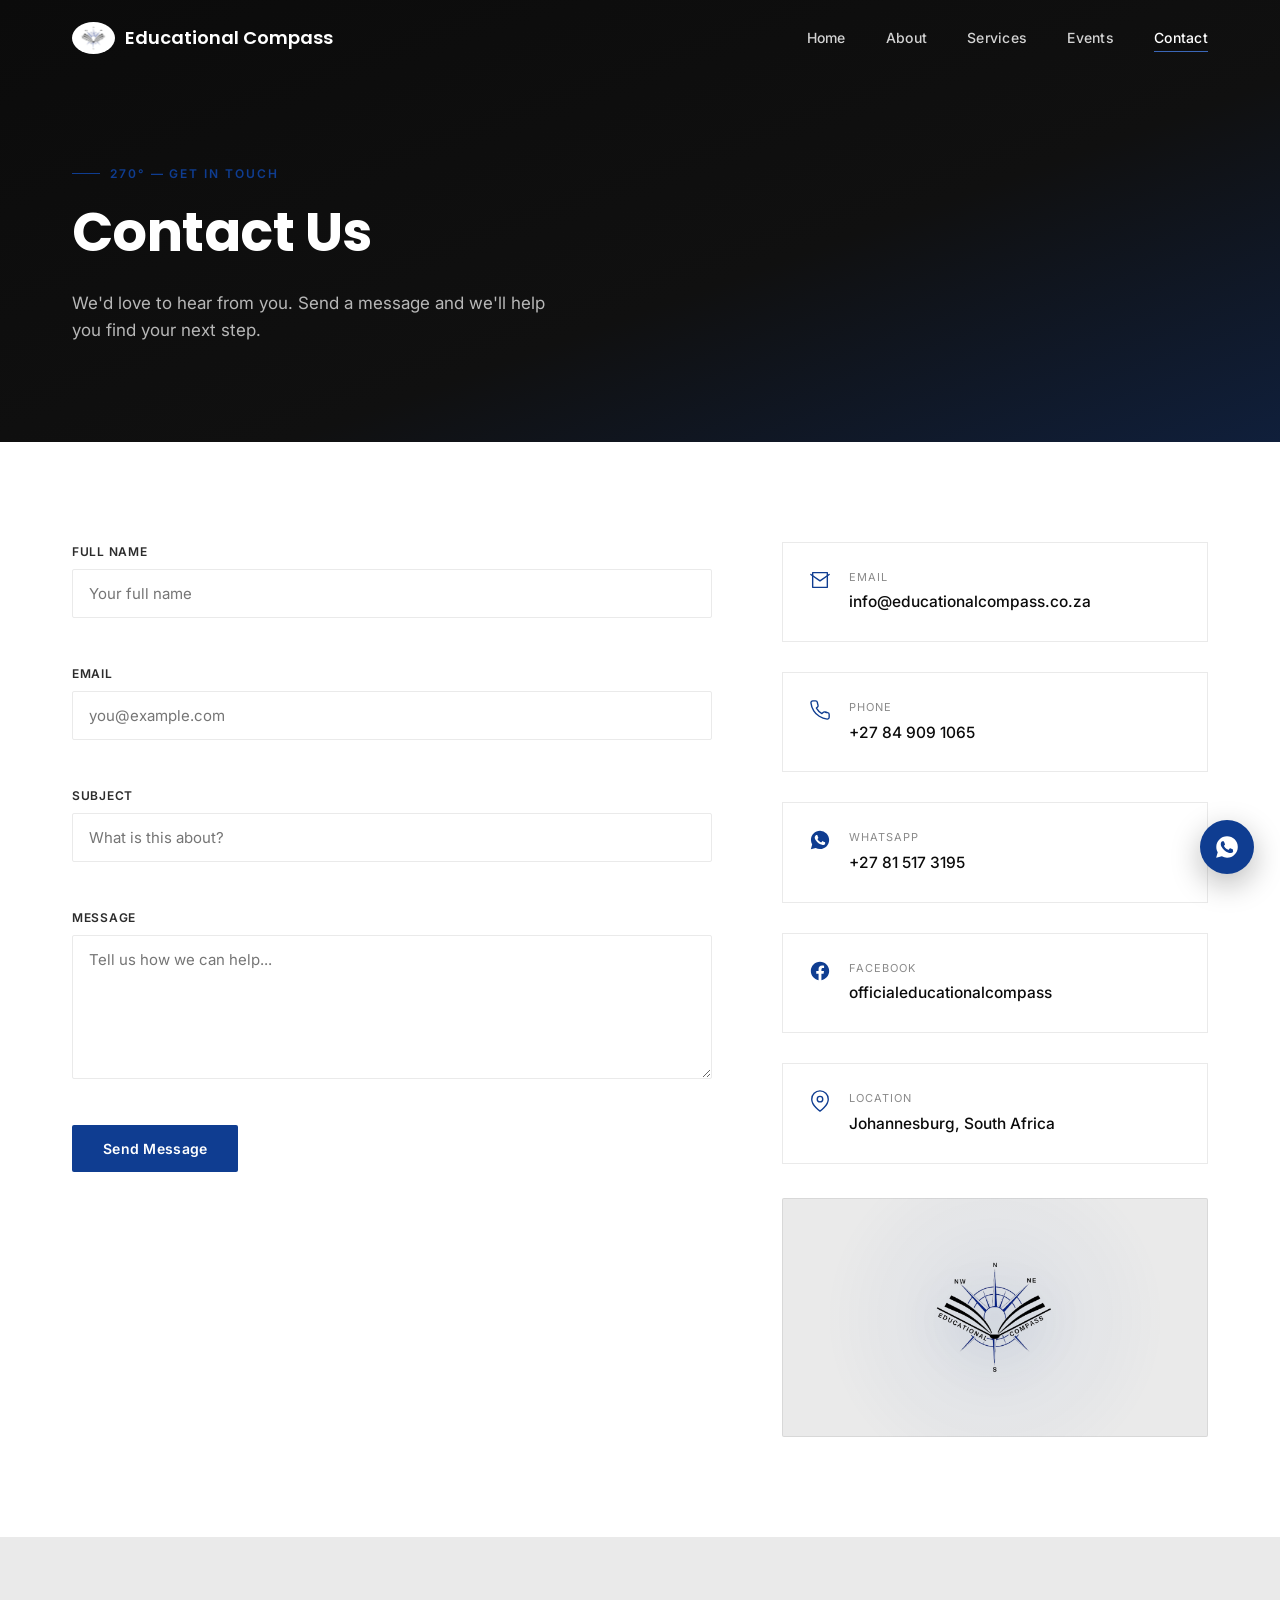
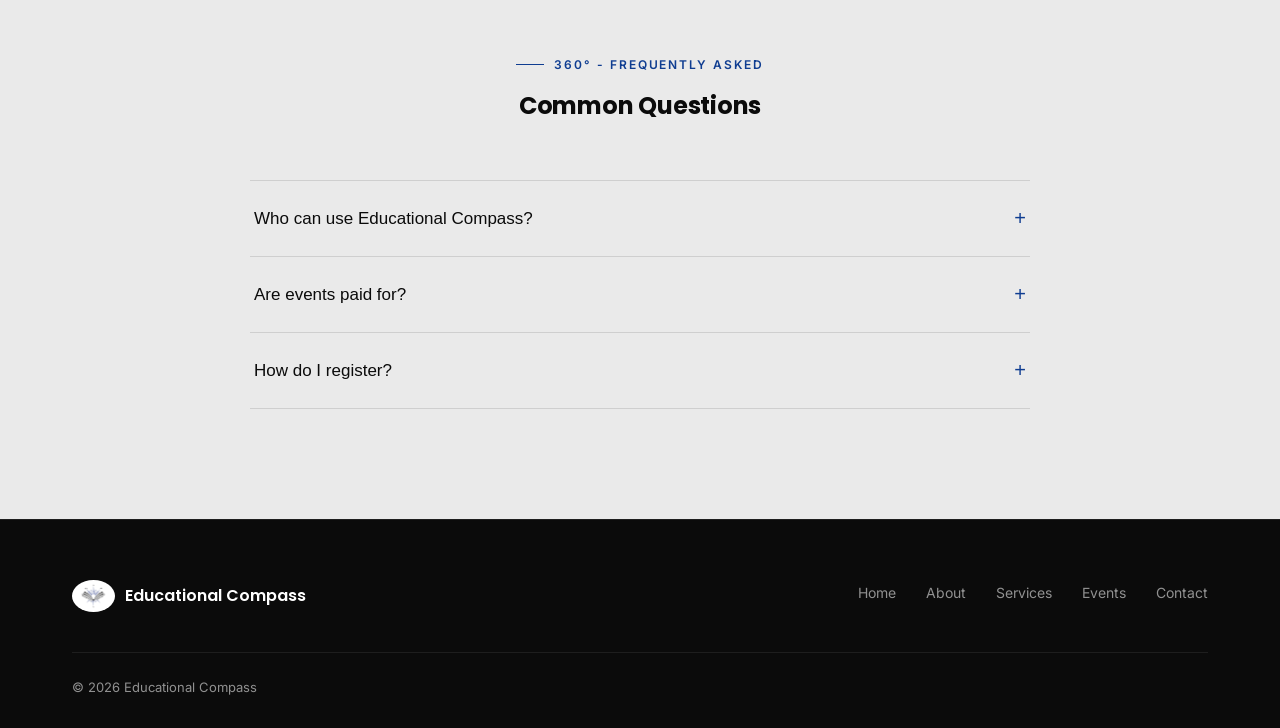
==== commit 61c60d30: "Fix broken links, add interactivity" ====
--- a/contact.html
+++ b/contact.html
@@ -5,6 +5,7 @@
 <meta name="viewport" content="width=device-width, initial-scale=1.0">
 <title>Contact Us — Educational Compass</title>
 <meta name="description" content="Get in touch with Educational Compass for guidance on academics, careers, and educational opportunities.">
+<link rel="icon" type="image/png" href="images/logo.png">
 <link rel="preconnect" href="https://fonts.googleapis.com">
 <link rel="preconnect" href="https://fonts.gstatic.com" crossorigin>
 <link href="https://fonts.googleapis.com/css2?family=Poppins:wght@500;600;700&family=Inter:wght@400;500;600&display=swap" rel="stylesheet">
@@ -16,7 +17,7 @@
 <header class="navbar">
   <div class="container nav-inner">
     <a href="index.html" class="logo">
-      <img src="images/logo.jpeg" alt="" class="logo-img">
+      <img src="images/logo.png" alt="Educational Compass logo" class="logo-img">
       Educational Compass
     </a>
     <nav>
@@ -28,7 +29,7 @@
         <li><a href="contact.html" class="active">Contact</a></li>
       </ul>
     </nav>
-    <button class="nav-toggle" aria-label="Toggle menu"><span></span><span></span><span></span></button>
+    <button class="nav-toggle" aria-label="Toggle menu" aria-expanded="false"><span></span><span></span><span></span></button>
   </div>
 </header>
 
@@ -76,35 +77,30 @@
         <div class="icon"><svg viewBox="0 0 24 24" fill="none" stroke="currentColor" stroke-width="1.5" stroke-linecap="round" stroke-linejoin="round"><path d="M4 4h16v16H4z"/><path d="m22 6-10 7L2 6"/></svg></div>
         <div>
           <div class="label">Email</div>
-          <div class="value"><a href="Mail to">info@educationalcompass.co.za</a></div>
+          <div class="value"><a href="mailto:info@educationalcompass.co.za">info@educationalcompass.co.za</a></div>
         </div>
       </div>
       <div class="info-card">
         <div class="icon"><svg viewBox="0 0 24 24" fill="none" stroke="currentColor" stroke-width="1.5" stroke-linecap="round" stroke-linejoin="round"><path d="M22 16.92v3a2 2 0 0 1-2.18 2 19.79 19.79 0 0 1-8.63-3.07 19.5 19.5 0 0 1-6-6 19.79 19.79 0 0 1-3.07-8.67A2 2 0 0 1 4.11 2h3a2 2 0 0 1 2 1.72c.127.96.361 1.903.7 2.81a2 2 0 0 1-.45 2.11L8.09 9.91a16 16 0 0 0 6 6l1.27-1.27a2 2 0 0 1 2.11-.45c.907.339 1.85.573 2.81.7A2 2 0 0 1 22 16.92z"/></svg></div>
         <div>
           <div class="label">Phone</div>
-          <div class="value"><a href="Call">+27 84 909 1065</a></div>
+          <div class="value"><a href="tel:+27849091065">+27 84 909 1065</a></div>
         </div>
       </div>
       <div class="info-card">
         <div class="icon"><svg viewBox="0 0 24 24" fill="currentColor" stroke="none"><path d="M12.04 2C6.58 2 2.13 6.45 2.13 11.91c0 1.75.46 3.46 1.32 4.96L2 22l5.25-1.38a9.9 9.9 0 0 0 4.79 1.22h.01c5.46 0 9.91-4.45 9.91-9.91 0-2.65-1.03-5.14-2.9-7.01A9.87 9.87 0 0 0 12.04 2zm5.78 14.09c-.24.68-1.19 1.24-1.95 1.4-.52.11-1.2.2-3.48-.75-2.92-1.21-4.8-4.18-4.95-4.37-.14-.2-1.18-1.57-1.18-3 0-1.42.75-2.12 1.01-2.41.26-.29.57-.36.76-.36.19 0 .38 0 .55.01.18.01.41-.07.64.49.24.58.81 2 .88 2.15.07.14.12.32.02.51-.09.19-.14.31-.28.48-.14.16-.29.36-.42.48-.14.13-.28.28-.12.55.16.28.71 1.17 1.53 1.9 1.05.94 1.94 1.23 2.21 1.37.28.14.44.12.6-.07.16-.19.69-.8.87-1.08.19-.28.37-.23.62-.14.26.09 1.63.77 1.91.91.28.14.46.21.53.33.07.12.07.7-.17 1.38z"/></svg></div>
         <div>
           <div class="label">WhatsApp</div>
-          <div class="value"><a href="WhatsApp">+27 81 517 3195</a></div>
+          <div class="value"><a href="https://wa.me/27815173195" target="_blank" rel="noopener noreferrer">+27 81 517 3195</a></div>
         </div>
       </div>
       <div class="info-card">
-        <a href="https://facebook.com/yourpage" target="_blank" rel="noopener noreferrer">
         <div class="icon"><svg viewBox="0 0 24 24" fill="currentColor" stroke="none"><path d="M22 12.06C22 6.5 17.52 2 12 2S2 6.5 2 12.06c0 5 3.66 9.15 8.44 9.94v-7.03H7.9v-2.91h2.54V9.85c0-2.51 1.49-3.9 3.77-3.9 1.09 0 2.24.2 2.24.2v2.46h-1.26c-1.24 0-1.63.77-1.63 1.56v1.87h2.78l-.44 2.91h-2.34V22c4.78-.79 8.44-4.94 8.44-9.94z"/></svg></div>
-        </a>
         <div>
           <div class="label">Facebook</div>
-        <a href="https://www.facebook.com/officialeducationalcompass" target="_blank" rel="noopener noreferrer">
-        officialeducationalcompass
-      </a>
-    </div>
+          <div class="value"><a href="https://www.facebook.com/officialeducationalcompass" target="_blank" rel="noopener noreferrer">officialeducationalcompass</a></div>
+        </div>
       </div>
-      
       <div class="info-card">
         <div class="icon"><svg viewBox="0 0 24 24" fill="none" stroke="currentColor" stroke-width="1.5" stroke-linecap="round" stroke-linejoin="round"><path d="M21 10c0 7-9 13-9 13s-9-6-9-13a9 9 0 0 1 18 0z"/><circle cx="12" cy="10" r="3"/></svg></div>
         <div>
@@ -112,9 +108,9 @@
           <div class="value">Johannesburg, South Africa</div>
         </div>
       </div>
-      <div class="about-figure reveal">
-      <img src="images/logo.png" alt="" class="about-figure reveal">
-    </div>
+      <div class="about-figure contact-figure reveal">
+        <img src="images/logo.png" alt="Educational Compass logo" class="about-logo">
+      </div>
     </div>
   </div>
 </section>
@@ -128,15 +124,15 @@
     </div>
     <div class="faq-list">
       <div class="faq-item reveal">
-        <button class="faq-q">Who can use Educational Compass?<span class="plus">+</span></button>
+        <button class="faq-q" aria-expanded="false">Who can use Educational Compass?<span class="plus">+</span></button>
         <div class="faq-a"><p>Anyone seeking educational guidance and support.</p></div>
       </div>
       <div class="faq-item reveal">
-        <button class="faq-q">Are events paid for?<span class="plus">+</span></button>
+        <button class="faq-q" aria-expanded="false">Are events paid for?<span class="plus">+</span></button>
         <div class="faq-a"><p>Yes, events should be fully paid for prior to the events.</p></div>
       </div>
       <div class="faq-item reveal">
-        <button class="faq-q">How do I register?<span class="plus">+</span></button>
+        <button class="faq-q" aria-expanded="false">How do I register?<span class="plus">+</span></button>
         <div class="faq-a"><p>Call or send a message to the numbers provided on the contact page.</p></div>
       </div>
     </div>
@@ -148,7 +144,7 @@
   <div class="container">
     <div class="footer-top">
       <div class="footer-brand">
-        <img src="images/logo.jpeg" alt="" class="logo-img">
+        <img src="images/logo.png" alt="Educational Compass logo" class="logo-img">
         Educational Compass
       </div>
       <ul class="footer-links">
@@ -160,11 +156,19 @@
       </ul>
     </div>
     <div class="footer-bottom">
-      <div>© 2017 Educational Compass</div>
+      <div>© <span id="year"></span> Educational Compass</div>
     </div>
   </div>
 </footer>
 
+<!-- ============ FLOATING ACTIONS ============ -->
+<a class="whatsapp-fab" href="https://wa.me/27815173195?text=Hi%20Educational%20Compass%2C%20I%27d%20like%20some%20more%20information." target="_blank" rel="noopener noreferrer" aria-label="Chat with us on WhatsApp">
+  <svg viewBox="0 0 24 24" fill="currentColor" stroke="none"><path d="M12.04 2C6.58 2 2.13 6.45 2.13 11.91c0 1.75.46 3.46 1.32 4.96L2 22l5.25-1.38a9.9 9.9 0 0 0 4.79 1.22h.01c5.46 0 9.91-4.45 9.91-9.91 0-2.65-1.03-5.14-2.9-7.01A9.87 9.87 0 0 0 12.04 2zm5.78 14.09c-.24.68-1.19 1.24-1.95 1.4-.52.11-1.2.2-3.48-.75-2.92-1.21-4.8-4.18-4.95-4.37-.14-.2-1.18-1.57-1.18-3 0-1.42.75-2.12 1.01-2.41.26-.29.57-.36.76-.36.19 0 .38 0 .55.01.18.01.41-.07.64.49.24.58.81 2 .88 2.15.07.14.12.32.02.51-.09.19-.14.31-.28.48-.14.16-.29.36-.42.48-.14.13-.28.28-.12.55.16.28.71 1.17 1.53 1.9 1.05.94 1.94 1.23 2.21 1.37.28.14.44.12.6-.07.16-.19.69-.8.87-1.08.19-.28.37-.23.62-.14.26.09 1.63.77 1.91.91.28.14.46.21.53.33.07.12.07.7-.17 1.38z"/></svg>
+</a>
+<button class="back-to-top" aria-label="Back to top" type="button">
+  <svg viewBox="0 0 24 24" fill="none" stroke="currentColor" stroke-width="2" stroke-linecap="round" stroke-linejoin="round"><line x1="12" y1="19" x2="12" y2="5"/><polyline points="5 12 12 5 19 12"/></svg>
+</button>
+
 <script src="js/script.js"></script>
 </body>
 </html>
--- a/css/style.css
+++ b/css/style.css
@@ -314,6 +314,11 @@
   border-radius: 2px;
   position: relative;
   overflow: hidden;
+  display: flex;
+  align-items: center;
+  justify-content: center;
+  background: radial-gradient(circle at 50% 50%, rgba(15,61,145,0.07) 0%, rgba(15,61,145,0) 70%), var(--light-gray);
+  border: 1px solid rgba(11,11,11,0.08);
 }
 .about-figure svg{
   position: absolute;
@@ -323,6 +328,16 @@
   height: 62%;
   opacity: 0.9;
 }
+.about-logo{
+  width: 58%;
+  max-width: 260px;
+  filter: drop-shadow(0 12px 24px rgba(15,61,145,0.16));
+}
+.contact-figure{
+  aspect-ratio: 16/9;
+  margin-top: 4px;
+}
+.contact-figure .about-logo{ width: 42%; max-width: 180px; }
 .about-copy h2{ font-size: clamp(30px, 3.4vw, 40px); }
 .about-stats{
   display: grid;
@@ -387,8 +402,10 @@
 .events{ background: var(--white); }
 .events-grid{
   display: grid;
-  grid-template-columns: repeat(3, 1fr);
+  grid-template-columns: repeat(auto-fit, minmax(320px, 1fr));
   gap: 28px;
+  max-width: 900px;
+  margin: 0 auto;
 }
 .event-card{
   border: 1px solid var(--light-gray);
@@ -416,6 +433,71 @@
   gap: 6px;
 }
 .events-footer{ text-align: center; margin-top: 52px; }
+
+/* Featured event card */
+.event-card-featured{ padding: 40px; }
+
+.countdown{
+  display: grid;
+  grid-template-columns: repeat(4, 1fr);
+  gap: 12px;
+  margin: 24px 0 28px;
+  max-width: 420px;
+}
+.countdown-box{
+  background: var(--black);
+  color: var(--white);
+  text-align: center;
+  padding: 14px 6px;
+  border-radius: 2px;
+}
+.countdown-num{
+  display: block;
+  font-family: var(--font-display);
+  font-weight: 600;
+  font-size: 26px;
+  color: var(--white);
+  font-variant-numeric: tabular-nums;
+}
+.countdown-label{
+  display: block;
+  font-size: 10px;
+  letter-spacing: 0.1em;
+  text-transform: uppercase;
+  color: rgba(255,255,255,0.55);
+  margin-top: 4px;
+}
+.countdown.is-past .countdown-box{ background: var(--navy); }
+
+.event-includes-label{
+  font-weight: 600;
+  color: var(--black);
+  margin-bottom: 8px;
+}
+.event-includes{
+  list-style: none;
+  margin: 0 0 20px;
+  padding: 0;
+  display: grid;
+  grid-template-columns: repeat(2, auto);
+  gap: 8px 28px;
+}
+.event-includes li{
+  position: relative;
+  padding-left: 18px;
+  font-size: 14.5px;
+  color: var(--dark-gray);
+}
+.event-includes li::before{
+  content: '';
+  position: absolute;
+  left: 0;
+  top: 9px;
+  width: 8px;
+  height: 1.5px;
+  background: var(--navy);
+}
+.event-cta{ margin-top: 26px; }
 
 /* Contact preview (home) */
 .contact-preview{
@@ -655,6 +737,57 @@
   height: 32px;      /* adjust to taste */
   width: auto;
   object-fit: contain;
-  /* if your logo is a dark/black PNG and needs to read on a black bg: */
-  /* filter: brightness(0) invert(1); */
-}
+  background: var(--white);
+  border-radius: 50%;
+  padding: 3px;
+}
+
+/* ===========================================================
+   Floating actions — WhatsApp + back to top
+   =========================================================== */
+.whatsapp-fab,
+.back-to-top{
+  position: fixed;
+  right: 26px;
+  width: 54px;
+  height: 54px;
+  border-radius: 50%;
+  display: flex;
+  align-items: center;
+  justify-content: center;
+  z-index: 900;
+  box-shadow: 0 10px 30px rgba(11,11,11,0.28);
+  transition: transform 0.25s var(--ease), opacity 0.25s var(--ease), box-shadow 0.25s var(--ease);
+}
+.whatsapp-fab{
+  bottom: 26px;
+  background: var(--navy);
+  color: var(--white);
+}
+.whatsapp-fab svg{ width: 26px; height: 26px; }
+.whatsapp-fab:hover{ background: var(--navy-light); transform: translateY(-3px); }
+
+.back-to-top{
+  bottom: 92px;
+  background: var(--white);
+  color: var(--navy);
+  border: 1px solid var(--light-gray);
+  opacity: 0;
+  pointer-events: none;
+  transform: translateY(12px);
+}
+.back-to-top svg{ width: 20px; height: 20px; }
+.back-to-top.show{
+  opacity: 1;
+  pointer-events: auto;
+  transform: translateY(0);
+}
+.back-to-top:hover{ border-color: var(--navy); transform: translateY(-3px); }
+
+@media (max-width: 720px){
+  .whatsapp-fab, .back-to-top{ width: 48px; height: 48px; right: 18px; }
+  .whatsapp-fab{ bottom: 18px; }
+  .back-to-top{ bottom: 78px; }
+  .countdown{ max-width: none; }
+  .event-includes{ grid-template-columns: 1fr; }
+}
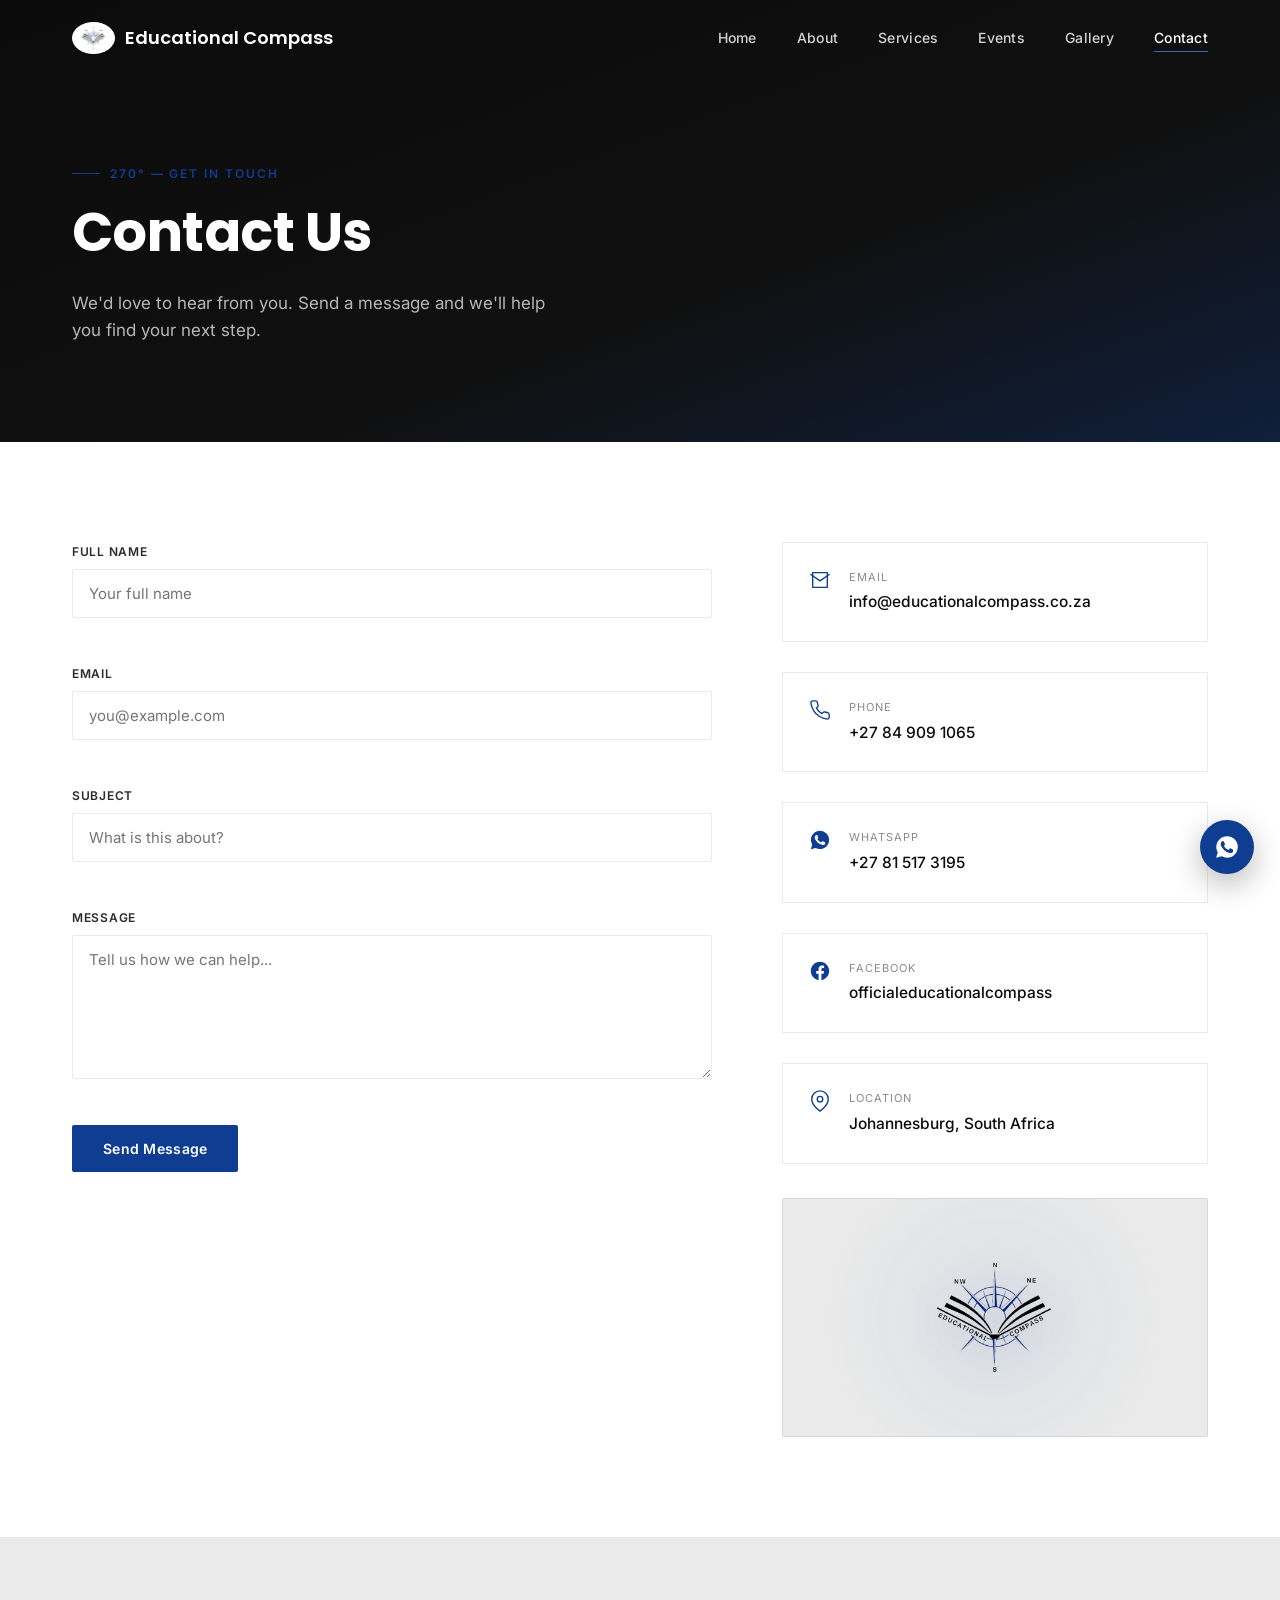
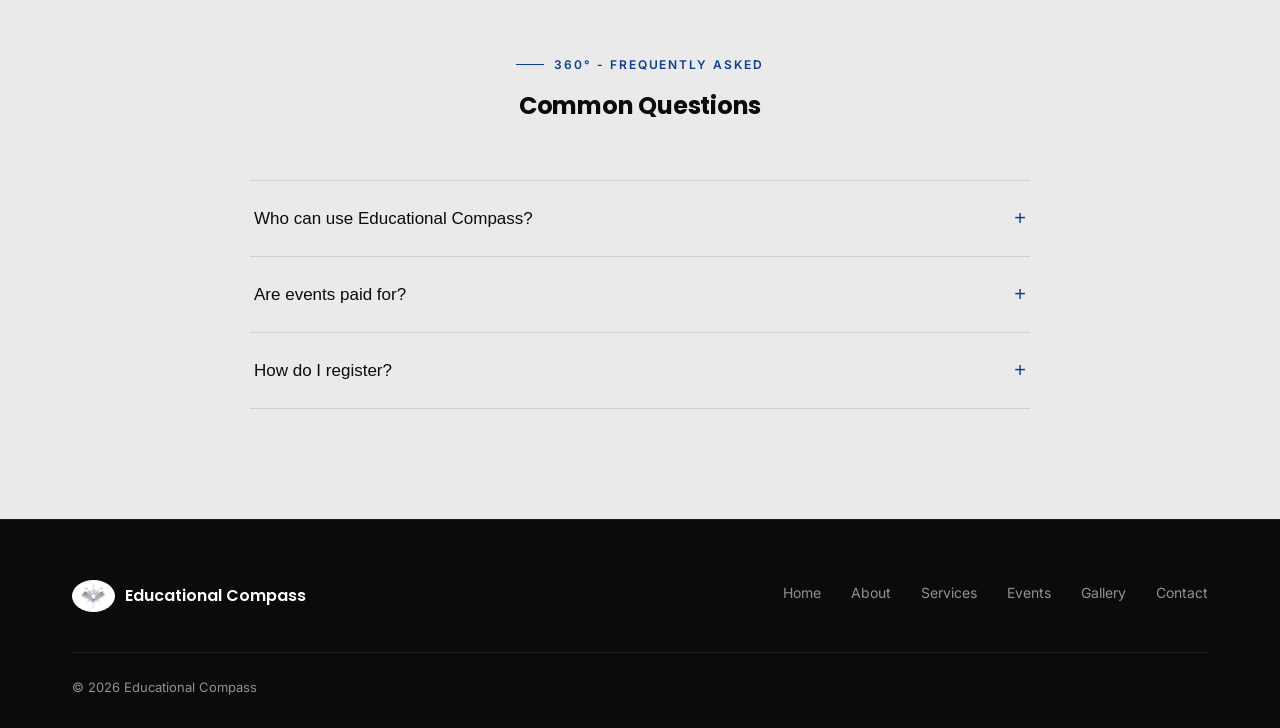
==== commit 1ebb73a9: "Add gallery page with camp photos" ====
--- a/contact.html
+++ b/contact.html
@@ -26,6 +26,7 @@
         <li><a href="index.html#about">About</a></li>
         <li><a href="index.html#services">Services</a></li>
         <li><a href="index.html#events">Events</a></li>
+        <li><a href="gallery.html">Gallery</a></li>
         <li><a href="contact.html" class="active">Contact</a></li>
       </ul>
     </nav>
@@ -152,6 +153,7 @@
         <li><a href="index.html#about">About</a></li>
         <li><a href="index.html#services">Services</a></li>
         <li><a href="index.html#events">Events</a></li>
+        <li><a href="gallery.html">Gallery</a></li>
         <li><a href="contact.html">Contact</a></li>
       </ul>
     </div>
--- a/css/style.css
+++ b/css/style.css
@@ -791,3 +791,149 @@
   .countdown{ max-width: none; }
   .event-includes{ grid-template-columns: 1fr; }
 }
+
+/* ===========================================================
+   Gallery Page
+   =========================================================== */
+.gallery-section{ background: var(--white); padding: 100px 0; }
+
+.gallery-tabs{
+  display: flex;
+  gap: 10px;
+  justify-content: center;
+  margin-bottom: 64px;
+}
+.gallery-tab{
+  background: none;
+  border: 1px solid var(--light-gray);
+  color: var(--dark-gray);
+  padding: 12px 28px;
+  font-size: 13px;
+  font-weight: 600;
+  letter-spacing: 0.08em;
+  text-transform: uppercase;
+  border-radius: 2px;
+  transition: background 0.25s var(--ease), color 0.25s var(--ease), border-color 0.25s var(--ease);
+}
+.gallery-tab:hover{ border-color: var(--navy); color: var(--navy); }
+.gallery-tab.active{
+  background: var(--navy);
+  border-color: var(--navy);
+  color: var(--white);
+}
+
+.gallery-panel{ display: none; }
+.gallery-panel.active{ display: block; }
+
+.gallery-grid{
+  display: grid;
+  grid-template-columns: repeat(auto-fill, minmax(230px, 1fr));
+  gap: 16px;
+}
+.gallery-item{
+  display: block;
+  position: relative;
+  aspect-ratio: 4/3;
+  overflow: hidden;
+  border: 1px solid var(--light-gray);
+  background: var(--light-gray);
+}
+.gallery-item img{
+  width: 100%;
+  height: 100%;
+  object-fit: cover;
+  transition: transform 0.45s var(--ease);
+}
+.gallery-item:hover img{ transform: scale(1.08); }
+.gallery-item::after{
+  content: '';
+  position: absolute;
+  inset: 0;
+  background: linear-gradient(180deg, rgba(11,11,11,0) 60%, rgba(11,11,11,0.35) 100%);
+  opacity: 0;
+  transition: opacity 0.3s var(--ease);
+}
+.gallery-item:hover::after{ opacity: 1; }
+
+/* Coming soon placeholder */
+.coming-soon{
+  max-width: 480px;
+  margin: 0 auto;
+  text-align: center;
+  padding: 70px 30px;
+  border: 1px dashed rgba(11,11,11,0.18);
+}
+.coming-soon-icon{
+  color: var(--navy);
+  margin: 0 auto 20px;
+  width: 54px;
+  height: 54px;
+}
+.coming-soon-icon svg{ width: 100%; height: 100%; }
+.coming-soon h3{ font-size: 20px; margin-bottom: 10px; }
+.coming-soon p{ margin-bottom: 0; }
+
+/* Lightbox */
+.lightbox{
+  position: fixed;
+  inset: 0;
+  background: rgba(11,11,11,0.94);
+  display: flex;
+  align-items: center;
+  justify-content: center;
+  z-index: 2000;
+  opacity: 0;
+  pointer-events: none;
+  transition: opacity 0.3s var(--ease);
+}
+.lightbox.open{ opacity: 1; pointer-events: auto; }
+.lightbox-img{
+  max-width: 88vw;
+  max-height: 84vh;
+  width: auto;
+  height: auto;
+  box-shadow: 0 30px 70px rgba(0,0,0,0.5);
+}
+.lightbox-close,
+.lightbox-prev,
+.lightbox-next{
+  position: absolute;
+  background: rgba(255,255,255,0.08);
+  border: 1px solid rgba(255,255,255,0.18);
+  color: var(--white);
+  border-radius: 50%;
+  width: 46px;
+  height: 46px;
+  display: flex;
+  align-items: center;
+  justify-content: center;
+  transition: background 0.25s var(--ease), border-color 0.25s var(--ease);
+}
+.lightbox-close svg,
+.lightbox-prev svg,
+.lightbox-next svg{ width: 20px; height: 20px; }
+.lightbox-close:hover,
+.lightbox-prev:hover,
+.lightbox-next:hover{ background: rgba(255,255,255,0.18); border-color: rgba(255,255,255,0.4); }
+.lightbox-close{ top: 24px; right: 24px; }
+.lightbox-prev{ left: 24px; top: 50%; transform: translateY(-50%); }
+.lightbox-next{ right: 24px; top: 50%; transform: translateY(-50%); }
+.lightbox-counter{
+  position: absolute;
+  bottom: 26px;
+  left: 0; right: 0;
+  text-align: center;
+  color: rgba(255,255,255,0.65);
+  font-size: 13px;
+  letter-spacing: 0.06em;
+}
+
+@media (max-width: 720px){
+  .gallery-grid{ grid-template-columns: repeat(auto-fill, minmax(140px, 1fr)); gap: 10px; }
+  .gallery-tabs{ gap: 8px; }
+  .gallery-tab{ padding: 10px 18px; font-size: 12px; }
+  .lightbox-prev, .lightbox-next{ width: 40px; height: 40px; }
+  .lightbox-prev{ left: 10px; }
+  .lightbox-next{ right: 10px; }
+  .lightbox-close{ top: 14px; right: 14px; }
+}
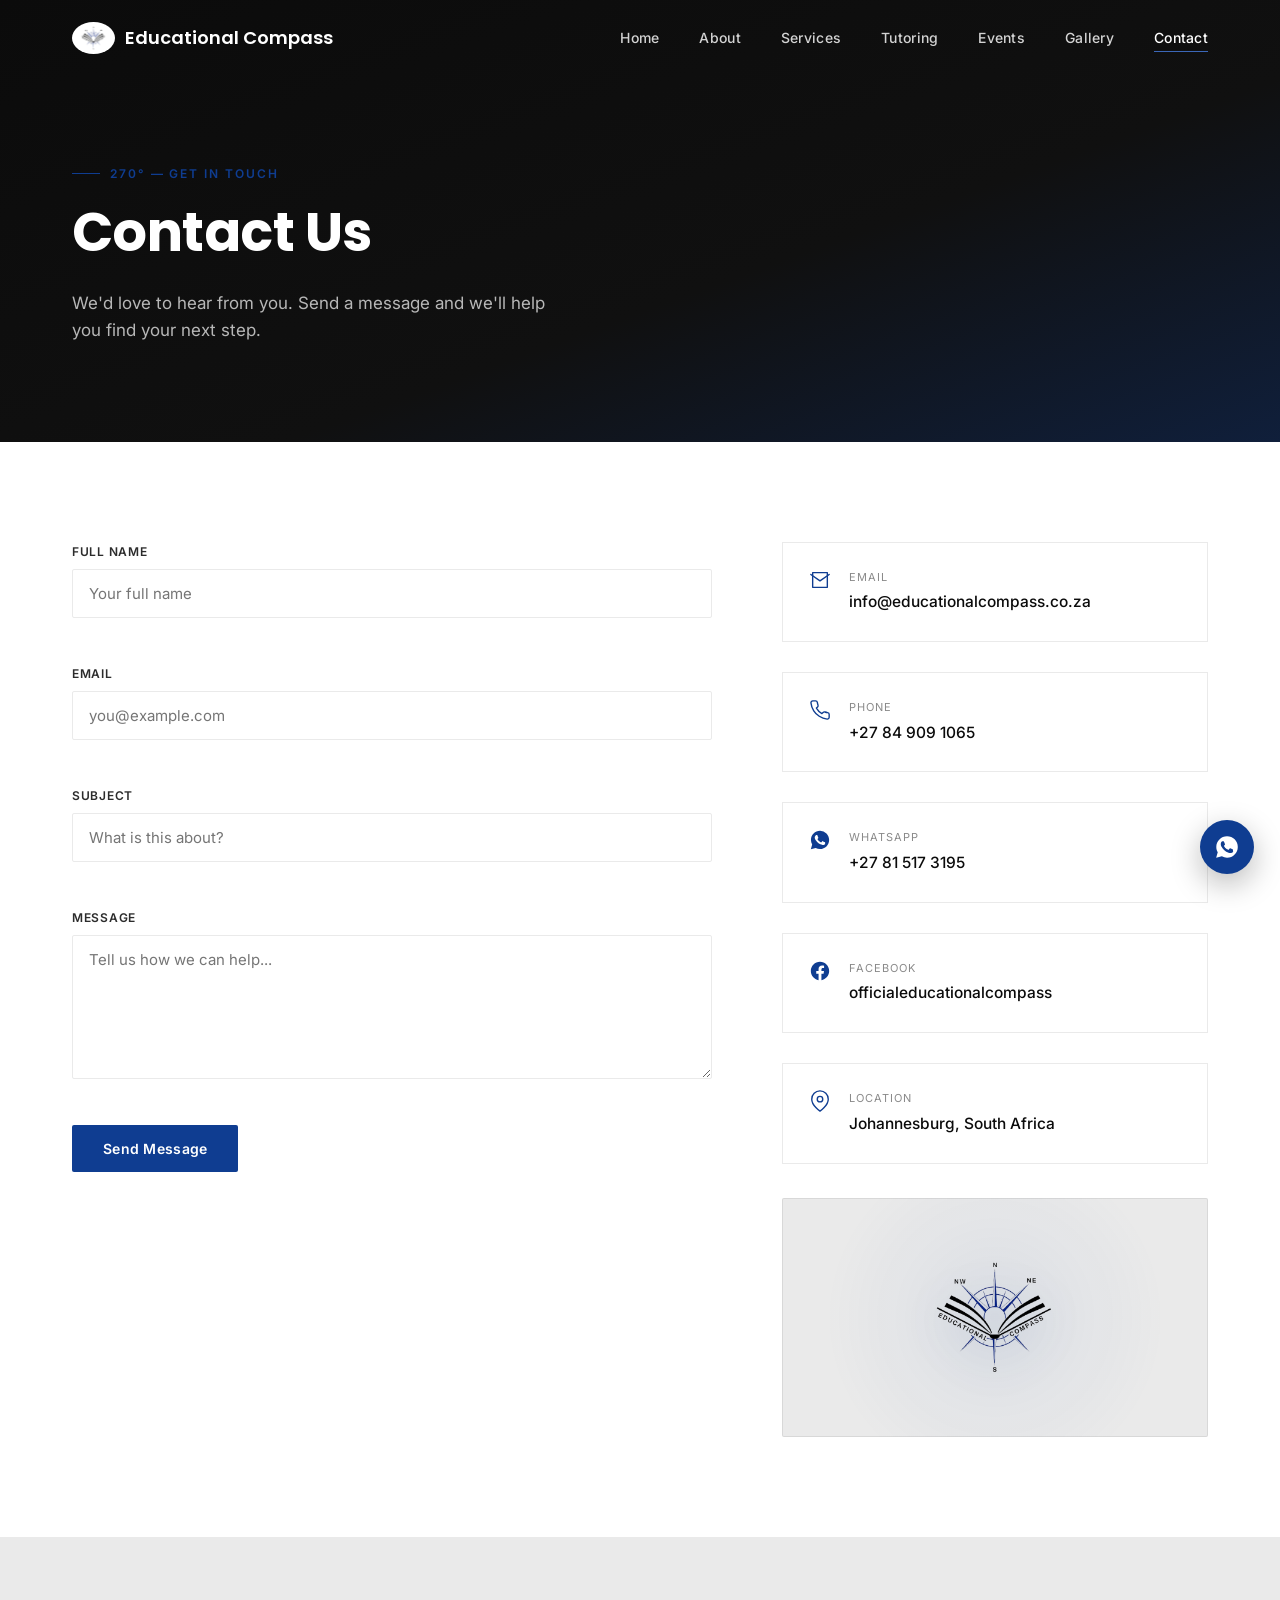
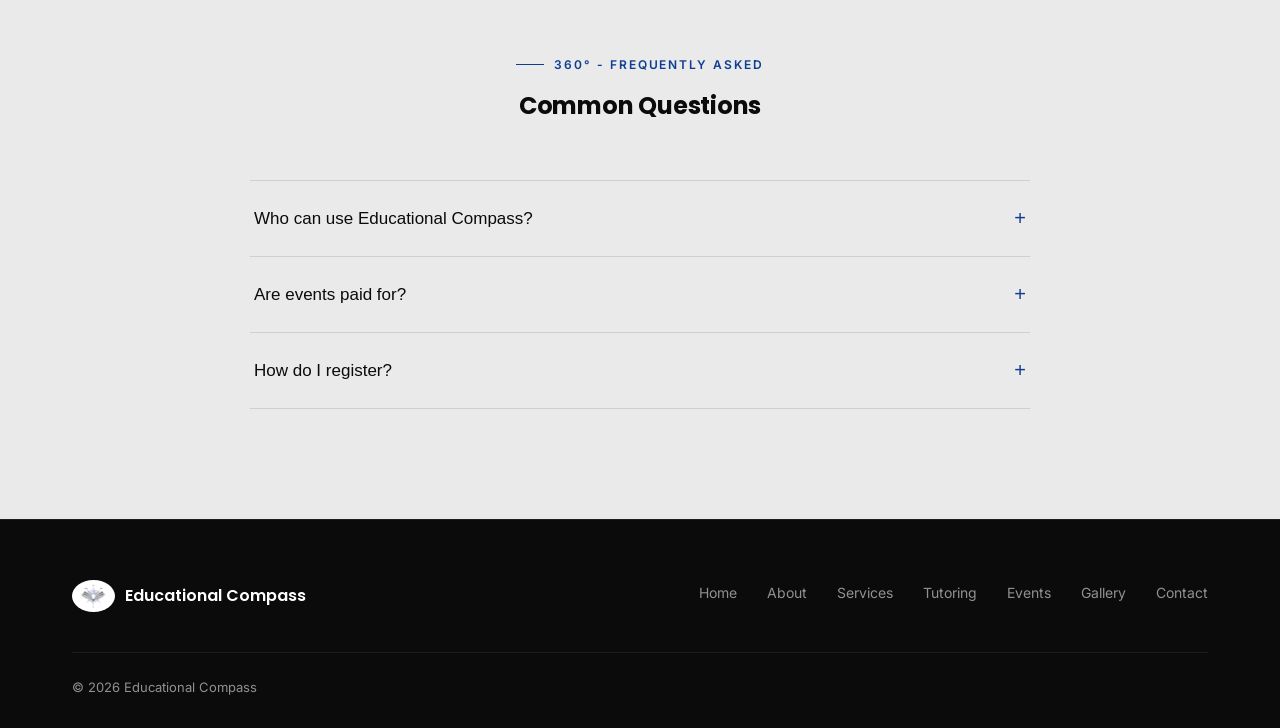
==== commit 2808adb1: "Add tutoring pricing section to homepage" ====
--- a/contact.html
+++ b/contact.html
@@ -25,6 +25,7 @@
         <li><a href="index.html">Home</a></li>
         <li><a href="index.html#about">About</a></li>
         <li><a href="index.html#services">Services</a></li>
+        <li><a href="index.html#tutoring">Tutoring</a></li>
         <li><a href="index.html#events">Events</a></li>
         <li><a href="gallery.html">Gallery</a></li>
         <li><a href="contact.html" class="active">Contact</a></li>
@@ -152,6 +153,7 @@
         <li><a href="index.html">Home</a></li>
         <li><a href="index.html#about">About</a></li>
         <li><a href="index.html#services">Services</a></li>
+        <li><a href="index.html#tutoring">Tutoring</a></li>
         <li><a href="index.html#events">Events</a></li>
         <li><a href="gallery.html">Gallery</a></li>
         <li><a href="contact.html">Contact</a></li>
--- a/css/style.css
+++ b/css/style.css
@@ -397,6 +397,45 @@
   margin-bottom: 14px;
   transition: color 0.3s var(--ease);
 }
+
+/* Tutoring */
+.tutoring{ background: var(--white); }
+.pricing-grid{
+  display: grid;
+  grid-template-columns: repeat(auto-fit, minmax(280px, 1fr));
+  gap: 28px;
+  max-width: 820px;
+  margin: 0 auto;
+}
+.pricing-card{
+  border: 1px solid var(--light-gray);
+  padding: 40px 34px;
+  transition: border-color 0.3s var(--ease), transform 0.3s var(--ease), box-shadow .3s var(--ease);
+}
+.pricing-card:hover{
+  border-color: var(--navy);
+  transform: translateY(-4px);
+  box-shadow: 0 18px 40px rgba(15,61,145,0.12);
+}
+.pricing-icon{ color: var(--navy); margin-bottom: 22px; }
+.pricing-icon svg{ width: 34px; height: 34px; }
+.pricing-card h3{ font-size: 19px; margin-bottom: 14px; }
+.price{
+  display: flex;
+  align-items: baseline;
+  gap: 8px;
+  margin-bottom: 16px;
+  flex-wrap: wrap;
+}
+.price-amount{
+  font-family: var(--font-display);
+  font-weight: 600;
+  font-size: 34px;
+  color: var(--navy);
+}
+.price-duration{ font-size: 13.5px; color: var(--mid-gray); }
+.pricing-card p{ font-size: 14.5px; margin-bottom: 26px; }
+.pricing-card .btn{ width: 100%; }
 
 /* Events */
 .events{ background: var(--white); }
